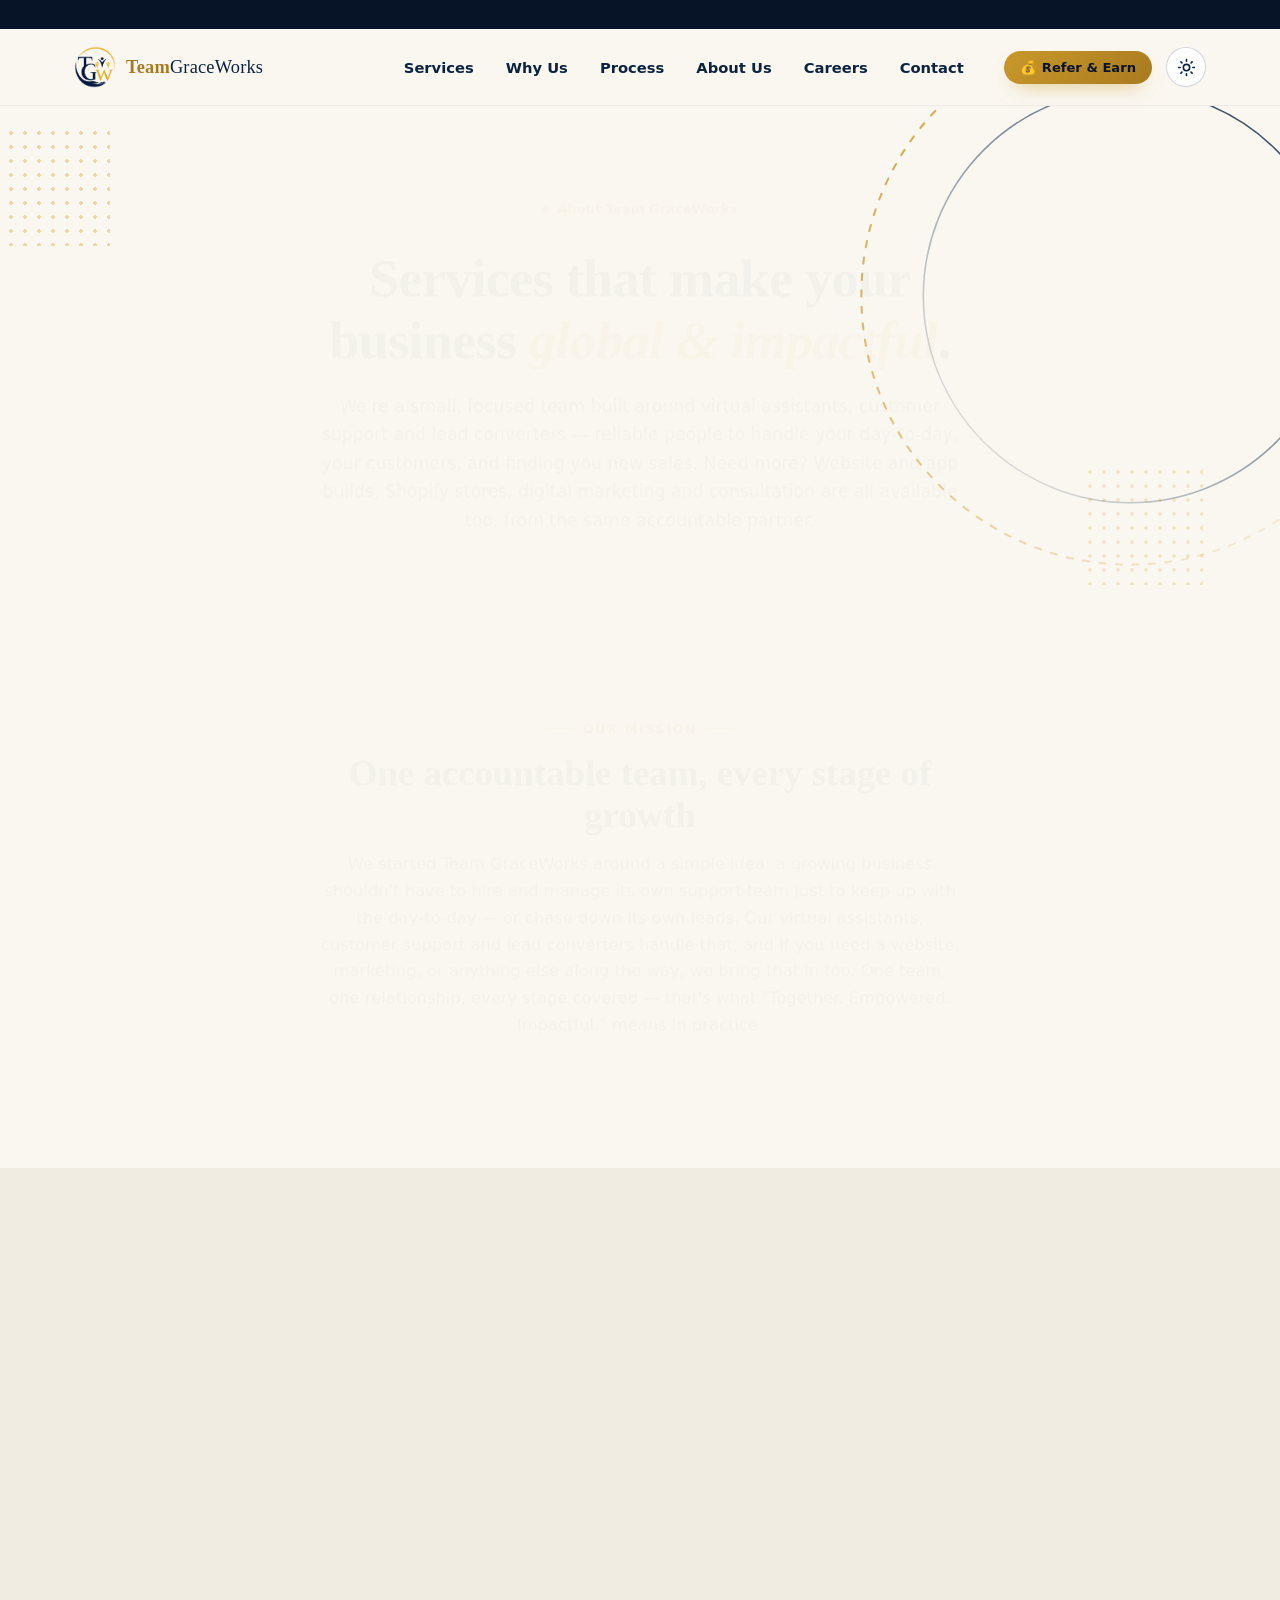
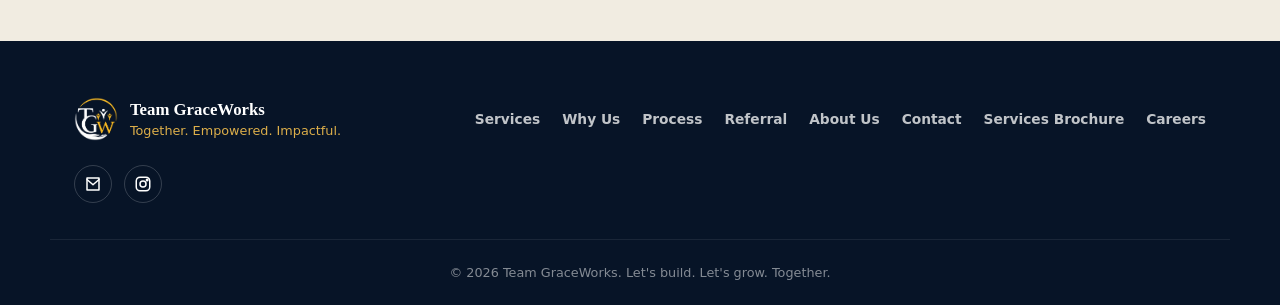
==== about.html @ fa4913ff "Rename Business Development to Lead Converters; fix pricing framing Per feedback: the hero copy prev" ====
<!doctype html>
<html lang="en">
<head>
<meta charset="UTF-8">
<meta name="viewport" content="width=device-width, initial-scale=1.0">

<meta http-equiv="Content-Security-Policy" content="default-src 'self'; script-src 'self'; style-src 'self' https://fonts.googleapis.com; font-src 'self' https://fonts.gstatic.com; img-src 'self' data:; object-src 'none'; base-uri 'self'; upgrade-insecure-requests">
<meta name="referrer" content="strict-origin-when-cross-origin">

<script src="theme-init.js"></script>
<title>About Us — Team GraceWorks</title>
<meta name="description" content="Team GraceWorks provides dependable virtual assistants, customer support and lead converters for growing businesses — plus website & app development, Shopify builds, digital marketing and consultation whenever you need them.">

<meta property="og:type" content="website">
<meta property="og:title" content="About Us — Team GraceWorks">
<meta property="og:description" content="Together. Empowered. Impactful. Meet the one-stop growth partner behind Team GraceWorks.">
<meta property="og:image" content="assets/og-image.jpg">

<meta name="theme-color" content="#faf7f0" media="(prefers-color-scheme: light)">
<meta name="theme-color" content="#0d1a2c" media="(prefers-color-scheme: dark)">

<link rel="icon" type="image/png" sizes="32x32" href="assets/favicon-32.png">
<link rel="icon" type="image/png" sizes="192x192" href="assets/favicon-192.png">
<link rel="apple-touch-icon" href="assets/favicon-192.png">

<link rel="preconnect" href="https://fonts.googleapis.com">
<link rel="preconnect" href="https://fonts.gstatic.com" crossorigin>
<link href="https://fonts.googleapis.com/css2?family=Manrope:wght@400;500;600;700;800&family=Fraunces:ital,opsz,wght@0,9..144,500;0,9..144,600;1,9..144,500&display=swap" rel="stylesheet">

<link rel="stylesheet" href="styles.css">
</head>
<body>

<div class="topbar" id="topbar">
  <div class="topbar__track">
    <span class="topbar__item">💰&nbsp; Refer a friend and earn a commission — our Referral Program is live</span>
    <span class="topbar__dot">•</span>
    <span class="topbar__item">One stop for the growth of your business</span>
    <span class="topbar__dot">•</span>
    <span class="topbar__item">Together. Empowered. Impactful.</span>
    <span class="topbar__dot">•</span>
    <span class="topbar__item">💰&nbsp; Refer a friend and earn a commission — our Referral Program is live</span>
    <span class="topbar__dot">•</span>
    <span class="topbar__item">One stop for the growth of your business</span>
    <span class="topbar__dot">•</span>
    <span class="topbar__item">Together. Empowered. Impactful.</span>
  </div>
</div>

<header class="site-header" id="siteHeader">
  <div class="wrap header__inner">
    <a href="index.html" class="brand">
      <img src="assets/logo-mark.png" alt="Team GraceWorks logo" class="brand__mark brand__mark--for-light">
      <img src="assets/logo-mark-light.png" alt="Team GraceWorks logo" class="brand__mark brand__mark--for-dark">
      <span class="brand__text">
        <strong>Team</strong>GraceWorks
      </span>
    </a>

    <div class="header__right">
      <nav class="nav" id="siteNav">
        <a href="index.html#referral" class="refer-badge refer-badge--nav" aria-label="Refer a friend and earn a commission">💰 Refer &amp; Earn a Commission</a>
        <a href="index.html#services">Services</a>
        <a href="index.html#why">Why Us</a>
        <a href="index.html#process">Process</a>
        <a href="about.html" aria-current="page">About Us</a>
        <a href="careers.html">Careers</a>
        <a href="index.html#contact">Contact</a>
      </nav>

      <div class="header__actions">
        <a href="index.html#referral" class="refer-badge" aria-label="Refer a friend and earn a commission">💰 <span>Refer &amp; Earn</span></a>
        <button class="theme-toggle" id="themeToggle" aria-label="Toggle dark mode" aria-pressed="false">
          <svg class="theme-toggle__icon theme-toggle__icon--sun" viewBox="0 0 24 24"><circle cx="12" cy="12" r="4"/><path d="M12 2v2M12 20v2M4.9 4.9l1.4 1.4M17.7 17.7l1.4 1.4M2 12h2M20 12h2M4.9 19.1l1.4-1.4M17.7 6.3l1.4-1.4"/></svg>
          <svg class="theme-toggle__icon theme-toggle__icon--moon" viewBox="0 0 24 24"><path d="M21 12.8A9 9 0 1 1 11.2 3 7 7 0 0 0 21 12.8z"/></svg>
        </button>
        <button class="nav-toggle" id="navToggle" aria-label="Toggle menu" aria-expanded="false">
          <span></span><span></span><span></span>
        </button>
      </div>
    </div>
  </div>
</header>

<main id="top">

  <!-- ABOUT HERO -->
  <section class="hero about-hero">
    <div class="hero__field" aria-hidden="true">
      <div class="dotgrid dotgrid--tl"></div>
      <div class="dotgrid dotgrid--br"></div>
      <svg class="hero__arc" viewBox="0 0 600 600" aria-hidden="true">
        <circle cx="300" cy="300" r="260" fill="none" stroke="url(#arcGradAbout)" stroke-width="2" stroke-dasharray="6 10" />
        <circle cx="300" cy="300" r="200" fill="none" stroke="url(#arcGrad2About)" stroke-width="1.5" />
        <defs>
          <linearGradient id="arcGradAbout" x1="0" y1="0" x2="1" y2="1">
            <stop offset="0%" stop-color="#c9982b"/>
            <stop offset="100%" stop-color="#c9982b" stop-opacity="0"/>
          </linearGradient>
          <linearGradient id="arcGrad2About" x1="1" y1="0" x2="0" y2="1">
            <stop offset="0%" class="arc-navy-stop" stop-color="#0c2340"/>
            <stop offset="100%" stop-color="#0c2340" stop-opacity="0"/>
          </linearGradient>
        </defs>
      </svg>
    </div>

    <div class="wrap about-hero__inner reveal">
      <span class="eyebrow"><span class="eyebrow__dot"></span>About Team GraceWorks</span>
      <h1>Services that make your business <span class="highlight">global &amp; impactful</span>.</h1>
      <p class="hero__lede">We're a small, focused team built around virtual assistants, customer support and lead converters — reliable people to handle your day‑to‑day, your customers, and finding you new sales. Need more? Website and app builds, Shopify stores, digital marketing and consultation are all available too, from the same accountable partner.</p>
    </div>
  </section>

  <!-- MISSION + PILLARS -->
  <section id="mission" class="section">
    <div class="wrap">
      <div class="section__head reveal">
        <span class="kicker"><i></i>Our Mission<i></i></span>
        <h2>One accountable team, every stage of growth</h2>
        <p>We started Team GraceWorks around a simple idea: a growing business shouldn't have to hire and manage its own support team just to keep up with the day‑to‑day — or chase down its own leads. Our virtual assistants, customer support and lead converters handle that, and if you need a website, marketing, or anything else along the way, we bring that in too. One team, one relationship, every stage covered — that's what "Together. Empowered. Impactful." means in practice.</p>
      </div>
    </div>
  </section>

  <!-- CLOSING CTA -->
  <section class="section section--tint">
    <div class="wrap section__head reveal">
      <span class="kicker"><i></i>Ready When You Are<i></i></span>
      <h2>See what we offer, or just say hello</h2>
      <p>The full service list, our process and the referral program all live on the home page — or reach out directly and we'll take it from there.</p>
      <div class="about-cta">
        <a href="index.html#services" class="btn btn--primary">Explore Services</a>
        <a href="index.html#contact" class="btn btn--outline">Get in Touch</a>
      </div>
    </div>
  </section>

</main>

<footer class="footer">
  <div class="wrap footer__inner">
    <div class="footer__brand">
      <img src="assets/logo-mark-light.png" alt="Team GraceWorks logo" class="brand__mark">
      <div>
        <strong>Team GraceWorks</strong>
        <span>Together. Empowered. Impactful.</span>
      </div>
    </div>

    <nav class="footer__links">
      <a href="index.html#services">Services</a>
      <a href="index.html#why">Why Us</a>
      <a href="index.html#process">Process</a>
      <a href="index.html#referral">Referral</a>
      <a href="about.html">About Us</a>
      <a href="index.html#contact">Contact</a>
      <a href="brochure.html">Services Brochure</a>
      <a href="careers.html">Careers</a>
    </nav>

    <div class="footer__social">
      <a href="mailto:project.graceworks@gmail.com" aria-label="Email Team GraceWorks">
        <svg viewBox="0 0 24 24"><path d="M4 4h16v16H4z"/><path d="M4 6l8 7 8-7"/></svg>
      </a>
      <a href="https://www.instagram.com/teamgraceworks_?utm_source=qr" target="_blank" rel="noopener noreferrer" aria-label="Team GraceWorks on Instagram">
        <svg viewBox="0 0 24 24"><rect x="3" y="3" width="18" height="18" rx="5"/><circle cx="12" cy="12" r="4"/><circle cx="17.5" cy="6.5" r="1"/></svg>
      </a>
    </div>
  </div>
  <div class="wrap footer__bottom">
    <p>&copy; <span id="year"></span> Team GraceWorks. Let's build. Let's grow. Together.</p>
  </div>
</footer>

<a href="#top" class="to-top" id="toTop" aria-label="Back to top">
  <svg viewBox="0 0 24 24"><path d="M12 19V5"/><path d="M5 12l7-7 7 7"/></svg>
</a>

<script src="script.js"></script>
</body>
</html>
---- styles.css ----
/* ---------- Design tokens ---------- */
:root{
  /* fixed brand colors — same in both themes, used for deliberately-navy blocks */
  --navy-950:#071427;
  --navy-900:#0c2340;
  --navy-800:#153a63;
  --navy-700:#1f4a7a;
  --gold-600:#a97a1f;
  --gold-500:#c9982b;
  --gold-400:#dcae4a;
  --gold-100:#f6e9cd;
  --white:#ffffff;

  --font-display:"Fraunces", Georgia, serif;
  --font-body:"Manrope", system-ui, -apple-system, "Segoe UI", sans-serif;

  --radius-lg:24px;
  --radius-md:16px;
  --radius-sm:10px;

  --container:1180px;

  /* theme tokens — light (default) */
  --bg:#faf7f0;
  --bg-tint:#f1ece1;
  --surface:#ffffff;
  --heading:#0c2340;
  --text:#152238;
  --text-soft:#4a5670;
  --border:rgba(12,35,64,.06);
  --border-strong:rgba(12,35,64,.18);
  --header-bg:rgba(250,247,240,.75);
  --header-bg-solid:rgba(250,247,240,.94);
  --btn-outline-bg:rgba(255,255,255,.4);
  --shadow-soft:0 10px 30px -12px rgba(12,35,64,0.18);
  --shadow-lift:0 20px 45px -15px rgba(12,35,64,0.28);

  color-scheme:light;
}

:root[data-theme="dark"]{
  --bg:#0d1a2c;
  --bg-tint:#122540;
  --surface:#172a44;
  --heading:#f4f6fa;
  --text:#eef1f6;
  --text-soft:#a9b3c7;
  --border:rgba(255,255,255,.08);
  --border-strong:rgba(255,255,255,.16);
  --header-bg:rgba(11,21,38,.7);
  --header-bg-solid:rgba(11,21,38,.92);
  --btn-outline-bg:rgba(255,255,255,.05);
  --shadow-soft:0 10px 30px -12px rgba(0,0,0,0.5);
  --shadow-lift:0 20px 45px -15px rgba(0,0,0,0.6);

  color-scheme:dark;
}

*,*::before,*::after{ box-sizing:border-box; }
html{ scroll-behavior:smooth; }
body{
  margin:0;
  font-family:var(--font-body);
  color:var(--text);
  background:var(--bg);
  -webkit-font-smoothing:antialiased;
  overflow-x:hidden;
  transition:background .3s ease, color .3s ease;
}
img{ max-width:100%; display:block; }
a{ color:inherit; text-decoration:none; }
h1,h2,h3{ font-family:var(--font-display); color:var(--heading); margin:0; line-height:1.15; }
p{ margin:0; color:var(--text-soft); line-height:1.65; }
ul{ list-style:none; margin:0; padding:0; }
button{ font-family:inherit; cursor:pointer; }
svg{ fill:none; stroke:currentColor; stroke-width:2; stroke-linecap:round; stroke-linejoin:round; }

.wrap{
  max-width:var(--container);
  margin:0 auto;
  padding:0 24px;
}

/* ---------- Reveal animation ---------- */
.reveal{
  opacity:0;
  transform:translateY(24px);
  transition:opacity .7s ease, transform .7s ease;
}
.reveal.is-visible{
  opacity:1;
  transform:translateY(0);
}

/* ---------- Top marquee bar ---------- */
.topbar{
  background:var(--navy-950);
  color:var(--gold-100);
  font-size:.78rem;
  font-weight:600;
  letter-spacing:.02em;
  overflow:hidden;
  white-space:nowrap;
  padding:7px 0;
}
.topbar__track{
  display:inline-flex;
  gap:14px;
  align-items:center;
  animation:marquee 26s linear infinite;
  padding-left:100%;
}
.topbar__dot{ color:var(--gold-500); }
@keyframes marquee{
  to{ transform:translateX(-100%); }
}
@media (prefers-reduced-motion: reduce){
  .topbar__track{ animation:none; padding-left:0; }
}

/* ---------- Header ---------- */
.site-header{
  position:sticky;
  top:0;
  z-index:100;
  background:var(--header-bg);
  backdrop-filter:blur(10px);
  border-bottom:1px solid var(--border);
  transition:box-shadow .3s ease, background .3s ease, border-color .3s ease;
}
.site-header.is-scrolled{
  background:var(--header-bg-solid);
  box-shadow:var(--shadow-soft);
}
.header__inner{
  display:flex;
  align-items:center;
  justify-content:space-between;
  height:76px;
}
.brand{ display:flex; align-items:center; gap:10px; }
.brand__mark{ height:42px; width:auto; }
.brand__mark--for-dark{ display:none; }
:root[data-theme="dark"] .brand__mark--for-light{ display:none; }
:root[data-theme="dark"] .brand__mark--for-dark{ display:block; }
.brand__text{
  font-family:var(--font-display);
  font-size:1.15rem;
  color:var(--heading);
  letter-spacing:.01em;
}
.brand__text strong{ color:var(--gold-600); }

.header__right{ display:flex; align-items:center; gap:40px; }

.nav{ display:flex; align-items:center; gap:32px; }
.nav a{
  font-size:.92rem;
  font-weight:600;
  color:var(--heading);
  position:relative;
  padding:4px 0;
}
.nav a::after{
  content:"";
  position:absolute; left:0; right:0; bottom:-2px;
  height:2px; background:var(--gold-500);
  transform:scaleX(0); transform-origin:left;
  transition:transform .25s ease;
}
.nav a:hover::after{ transform:scaleX(1); }

.header__actions{ display:flex; align-items:center; gap:14px; }

.refer-badge{
  display:inline-flex;
  align-items:center;
  gap:6px;
  font-size:.82rem;
  font-weight:800;
  color:var(--navy-950);
  background:linear-gradient(135deg, var(--gold-500), var(--gold-600));
  padding:9px 16px;
  border-radius:999px;
  white-space:nowrap;
  box-shadow:0 10px 20px -10px rgba(201,152,43,.65);
  animation:refer-pulse 2.6s ease-in-out infinite;
  transition:transform .25s ease, box-shadow .25s ease;
}
.refer-badge:hover{
  transform:translateY(-2px);
  box-shadow:0 14px 26px -10px rgba(201,152,43,.75);
  animation-play-state:paused;
}
@keyframes refer-pulse{
  0%,100%{ box-shadow:0 10px 20px -10px rgba(201,152,43,.65); }
  50%{ box-shadow:0 10px 24px -8px rgba(201,152,43,.9); }
}
@media (prefers-reduced-motion: reduce){
  .refer-badge{ animation:none; }
}

.refer-badge--nav{ display:none; }

.theme-toggle{
  flex:none;
  width:40px; height:40px;
  border-radius:50%;
  display:flex; align-items:center; justify-content:center;
  border:1.5px solid var(--border-strong);
  background:var(--surface);
  color:var(--heading);
  padding:0;
  transition:transform .25s ease, border-color .25s ease, color .25s ease;
}
.theme-toggle:hover{ transform:translateY(-2px) rotate(8deg); border-color:var(--gold-500); color:var(--gold-500); }
.theme-toggle svg{ width:19px; height:19px; stroke-width:2; }
.theme-toggle__icon--moon{ display:none; }
:root[data-theme="dark"] .theme-toggle__icon--sun{ display:none; }
:root[data-theme="dark"] .theme-toggle__icon--moon{ display:block; }

.nav-toggle{
  display:none;
  flex-direction:column;
  align-items:center;
  justify-content:center;
  gap:4px;
  width:40px; height:40px;
  border-radius:50%;
  border:1.5px solid var(--border-strong);
  background:var(--surface);
  padding:0;
  transition:border-color .25s ease, transform .2s ease;
}
.nav-toggle:hover{ border-color:var(--gold-500); transform:translateY(-2px); }
.nav-toggle span{
  height:2px; width:16px; background:var(--heading); border-radius:2px;
  transition:transform .25s ease, opacity .25s ease, background .25s ease;
}
.nav-toggle.is-open span:nth-child(1){ transform:translateY(7px) rotate(45deg); }
.nav-toggle.is-open span:nth-child(2){ opacity:0; }
.nav-toggle.is-open span:nth-child(3){ transform:translateY(-7px) rotate(-45deg); }

/* ---------- Buttons ---------- */
.btn{
  display:inline-flex;
  align-items:center;
  justify-content:center;
  gap:8px;
  padding:13px 26px;
  border-radius:999px;
  font-weight:700;
  font-size:.92rem;
  border:1.5px solid transparent;
  transition:transform .25s ease, box-shadow .25s ease, background .25s ease, color .25s ease;
  white-space:nowrap;
}
.btn--primary{
  background:linear-gradient(135deg, var(--gold-500), var(--gold-600));
  color:var(--navy-950);
  box-shadow:0 12px 24px -10px rgba(201,152,43,.55);
}
.btn--primary:hover{ transform:translateY(-2px); box-shadow:0 16px 30px -10px rgba(201,152,43,.65); }
.btn--outline{
  border-color:var(--border-strong);
  color:var(--heading);
  background:var(--btn-outline-bg);
}
.btn--outline:hover{ border-color:var(--heading); transform:translateY(-2px); }
.btn--ghost{
  color:var(--heading);
  padding:10px 20px;
  border:1.5px solid var(--border-strong);
}
.btn--ghost:hover{ background:var(--navy-900); color:var(--white); border-color:var(--navy-900); }
.btn--full{ width:100%; }

/* ---------- Hero ---------- */
.hero{
  position:relative;
  padding:76px 0 88px;
  overflow:hidden;
}
.hero__field{ position:absolute; inset:0; z-index:0; pointer-events:none; }
.hero__arc{
  position:absolute;
  top:-120px; right:-160px;
  width:620px; height:620px;
  opacity:.9;
}
.dotgrid{
  position:absolute;
  width:120px; height:120px;
  background-image:radial-gradient(var(--gold-500) 2px, transparent 2px);
  background-size:14px 14px;
  opacity:.35;
}
.dotgrid--tl{ top:20px; left:-10px; }
.dotgrid--br{ bottom:10px; right:6%; opacity:.2; }
.dotgrid--onDark{ opacity:.5; }

:root[data-theme="dark"] .arc-navy-stop{ stop-color:#4d729f; }

/* About page hero (single-column, no chart mockup) */
.about-hero{ padding:64px 0 84px; }
.about-hero__inner{
  position:relative; z-index:1;
  max-width:760px;
  margin:0 auto;
  text-align:center;
  display:flex;
  flex-direction:column;
  align-items:center;
}
.about-hero__inner h1{
  font-size:clamp(2rem, 4vw, 3rem);
  font-weight:600;
  letter-spacing:-.01em;
  margin-top:4px;
}
.about-hero__inner .hero__lede{ margin-top:20px; max-width:60ch; }

.about-cta{ display:flex; justify-content:center; gap:16px; flex-wrap:wrap; margin-top:32px; }

/* ---------- Vacancy cards (Careers page) ---------- */
.vacancy-grid{
  display:grid;
  grid-template-columns:1fr;
  max-width:820px;
  margin:0 auto;
  gap:24px;
}
.vacancy-card{
  display:flex;
  flex-direction:column;
  background:var(--surface);
  border:1px solid var(--border);
  border-radius:var(--radius-md);
  padding:28px 26px;
  box-shadow:var(--shadow-soft);
  transition:transform .3s ease, box-shadow .3s ease, border-color .3s ease;
}
.vacancy-card:hover{
  transform:translateY(-6px);
  box-shadow:var(--shadow-lift);
  border-color:rgba(201,152,43,.35);
}
.vacancy-card__head{
  display:flex; align-items:flex-start; justify-content:space-between; gap:12px;
  margin-bottom:10px;
}
.vacancy-card__head h3{ font-size:1.15rem; font-weight:600; }
.vacancy-card__badge{
  flex:none;
  font-size:.7rem; font-weight:800; text-transform:uppercase; letter-spacing:.05em;
  color:var(--gold-600);
  background:rgba(201,152,43,.12);
  border:1px solid rgba(201,152,43,.3);
  padding:4px 10px;
  border-radius:999px;
  white-space:nowrap;
  margin-top:2px;
}
.vacancy-card p{ font-size:.94rem; margin-bottom:16px; }
.vacancy-card__list{ display:grid; gap:8px; margin-bottom:22px; }
.vacancy-card__list li{
  display:flex; align-items:flex-start; gap:8px;
  font-size:.88rem; color:var(--text-soft);
}
.vacancy-card__list li svg{
  width:16px; height:16px; flex:none; margin-top:2px;
  color:var(--white);
  background:var(--gold-500);
  border-radius:50%;
  padding:2px;
  stroke-width:3;
}
.vacancy-card > .btn{ margin-top:auto; align-self:flex-start; }

.vacancy-card__form{
  display:grid;
  gap:14px;
  margin-top:18px;
  padding-top:18px;
  border-top:1px solid var(--border);
}
.vacancy-card__form[hidden]{ display:none; }

.hero__inner{
  position:relative; z-index:1;
  display:grid;
  grid-template-columns:1.05fr .95fr;
  gap:56px;
  align-items:center;
}

.eyebrow{
  display:inline-flex;
  align-items:center;
  gap:8px;
  font-size:.82rem;
  font-weight:700;
  color:var(--gold-600);
  background:var(--gold-100);
  border-radius:999px;
  padding:8px 16px;
  margin-bottom:20px;
}
.eyebrow__dot{ width:7px; height:7px; border-radius:50%; background:var(--gold-500); display:inline-block; }
:root[data-theme="dark"] .eyebrow{ background:rgba(201,152,43,.16); color:var(--gold-400); }

.hero h1{
  font-size:clamp(2.2rem, 4.2vw, 3.4rem);
  font-weight:600;
  letter-spacing:-.01em;
}
.highlight{ color:var(--gold-500); font-style:italic; }

.hero__lede{
  margin-top:20px;
  font-size:1.08rem;
  max-width:52ch;
}

.hero__ctas{
  display:flex; gap:16px; flex-wrap:wrap;
  margin-top:32px;
}

.hero__chips{
  margin-top:32px;
  display:flex; flex-direction:column; gap:10px;
}
.hero__chips li{
  display:flex; align-items:center; gap:10px;
  font-size:.9rem; font-weight:600; color:var(--heading);
}
.hero__chips svg{
  width:18px; height:18px; flex:none;
  color:var(--white);
  background:var(--navy-900);
  border-radius:50%;
  padding:3px;
  stroke-width:3;
}

/* Hero visual */
.hero__visual{ position:relative; }
.growth-card{
  background:var(--navy-900);
  border:1px solid rgba(255,255,255,.08);
  border-radius:var(--radius-lg);
  padding:28px 26px 22px;
  box-shadow:var(--shadow-lift);
  position:relative;
  z-index:1;
  transition:transform .4s ease, box-shadow .4s ease, border-color .4s ease;
}
.hero__visual:hover .growth-card{
  transform:translateY(-8px) scale(1.015);
  box-shadow:0 30px 60px -18px rgba(0,0,0,.5);
  border-color:rgba(201,152,43,.4);
}
.hero__visual:hover .growth-card__chart polyline:first-child{
  filter:drop-shadow(0 0 6px rgba(201,152,43,.6));
}
.growth-card__chart polyline:first-child{ transition:filter .4s ease; }
.growth-card__head{
  display:flex; align-items:center; justify-content:space-between;
  margin-bottom:18px;
}
.growth-card__label{ color:var(--white); font-weight:700; font-size:.95rem; }
.growth-card__badge{
  background:rgba(201,152,43,.18);
  color:var(--gold-400);
  font-size:.76rem; font-weight:700;
  padding:5px 10px; border-radius:999px;
}
.growth-card__chart{ width:100%; height:110px; }
.growth-card__row{
  display:flex; gap:16px; margin-top:18px;
}
.mini-stat{
  flex:1;
  background:rgba(255,255,255,.06);
  border:1px solid rgba(255,255,255,.08);
  border-radius:var(--radius-sm);
  padding:12px 14px;
}
.mini-stat span{ display:block; color:rgba(255,255,255,.55); font-size:.72rem; font-weight:600; text-transform:uppercase; letter-spacing:.04em; margin-bottom:4px; }
.mini-stat strong{ color:var(--white); font-size:.88rem; }

.float-badge{
  position:absolute;
  z-index:2;
  background:var(--surface);
  border:1px solid var(--border);
  border-radius:999px;
  padding:10px 16px;
  font-size:.82rem;
  font-weight:700;
  color:var(--heading);
  box-shadow:var(--shadow-soft);
  animation:float 5s ease-in-out infinite;
  transition:box-shadow .3s ease, border-color .3s ease;
}
.float-badge--1{ top:-18px; left:-18px; animation-delay:.2s; }
.float-badge--2{ bottom:-16px; right:-6px; animation-delay:1.1s; }
.hero__visual:hover .float-badge{
  border-color:rgba(201,152,43,.5);
  box-shadow:var(--shadow-lift);
}
@keyframes float{
  0%,100%{ transform:translateY(0); }
  50%{ transform:translateY(-10px); }
}

/* ---------- Banner ---------- */
.banner{
  background:var(--navy-900);
  padding:22px 0;
}
.banner__inner{
  display:flex; align-items:center; justify-content:center; gap:16px;
  color:var(--white);
  text-align:center;
  flex-wrap:wrap;
}
.banner__inner strong{ color:var(--gold-400); }
.banner__inner p{ color:var(--white); font-size:1.05rem; font-weight:600; margin:0; }
.banner__star{ width:22px; height:22px; color:var(--gold-400); fill:var(--gold-400); }
.banner__arrow{ width:24px; height:24px; color:var(--gold-400); stroke-width:2.4; }

/* ---------- Section shells ---------- */
.section{ padding:96px 0; position:relative; }
.section--tint{ background:var(--bg-tint); }
.section--dark{
  background:var(--navy-950);
  color:var(--white);
  overflow:hidden;
  position:relative;
}

.section__head{
  max-width:640px;
  margin:0 auto 56px;
  text-align:center;
}
.kicker{
  display:inline-flex; align-items:center; gap:10px;
  font-size:.8rem; font-weight:800; letter-spacing:.12em; text-transform:uppercase;
  color:var(--gold-600);
  margin-bottom:16px;
}
.kicker i{ width:26px; height:1px; background:var(--gold-500); display:inline-block; }
.kicker--onDark{ color:var(--gold-400); }
.kicker--onDark i{ background:var(--gold-400); }

.section__head h2{ font-size:clamp(1.7rem, 3vw, 2.3rem); font-weight:600; margin-bottom:14px; }
.section__head p{ font-size:1.02rem; }

.section__subhead{
  max-width:640px;
  margin:64px auto 40px;
  text-align:center;
}
.section__subhead h3{ font-size:1.3rem; font-weight:600; margin-bottom:8px; }
.section__subhead p{ font-size:.96rem; }

/* ---------- Services ---------- */
.services-grid{
  display:flex;
  flex-wrap:wrap;
  justify-content:center;
  gap:24px;
}
.service-card{
  flex:0 1 350px;
  max-width:360px;
  background:var(--surface);
  border:1px solid var(--border);
  border-radius:var(--radius-md);
  padding:32px 26px;
  box-shadow:var(--shadow-soft);
  transition:transform .3s ease, box-shadow .3s ease, border-color .3s ease;
  position:relative;
  overflow:hidden;
}
.service-card::before{
  content:"";
  position:absolute; top:0; left:0; right:0; height:3px;
  background:linear-gradient(90deg, var(--gold-500), var(--navy-800));
  transform:scaleX(0); transform-origin:left;
  transition:transform .35s ease;
}
.service-card:hover{
  transform:translateY(-6px);
  box-shadow:var(--shadow-lift);
  border-color:rgba(201,152,43,.35);
}
.service-card:hover::before{ transform:scaleX(1); }

.service-card__icon{
  width:52px; height:52px;
  border-radius:14px;
  background:var(--navy-900);
  border:1px solid rgba(255,255,255,.08);
  color:var(--gold-400);
  display:flex; align-items:center; justify-content:center;
  margin-bottom:20px;
}
.service-card__icon svg{ width:26px; height:26px; }
.service-card__icon--shopify{ background:var(--gold-500); color:var(--navy-950); }

.service-card h3{ font-size:1.12rem; font-weight:600; margin-bottom:10px; }
.service-card p{ font-size:.94rem; }

.service-card--featured{
  border-color:rgba(201,152,43,.35);
}
.service-card--featured::before{ transform:scaleX(1); }
.service-card__badge{
  display:inline-block;
  font-size:.7rem;
  font-weight:800;
  letter-spacing:.06em;
  text-transform:uppercase;
  color:var(--navy-950);
  background:var(--gold-500);
  padding:4px 10px;
  border-radius:999px;
  margin-bottom:16px;
}
.service-card__badge--spacer{ visibility:hidden; }

/* ---------- Service detail (brochure page) ---------- */
.service-detail{
  display:grid;
  grid-template-columns:96px 1fr;
  gap:32px;
  max-width:760px;
  margin:0 auto;
}
.service-detail__icon{
  width:88px; height:88px;
  border-radius:18px;
  background:var(--navy-900);
  border:1px solid rgba(255,255,255,.08);
  color:var(--gold-400);
  display:flex; align-items:center; justify-content:center;
}
.service-detail__icon svg{ width:40px; height:40px; }
.service-detail__icon--shopify{ background:var(--gold-500); color:var(--navy-950); }
.service-detail__body h2{ font-size:1.5rem; font-weight:600; margin-bottom:12px; }
.service-detail__body > p{ margin-bottom:20px; font-size:1.02rem; }
.service-detail__list{ display:grid; gap:12px; }
.service-detail__list li{
  display:flex; align-items:flex-start; gap:10px;
  font-size:.95rem; color:var(--text-soft);
}
.service-detail__list li svg{
  width:18px; height:18px; flex:none; margin-top:3px;
  color:var(--white);
  background:var(--gold-500);
  border-radius:50%;
  padding:2px;
  stroke-width:3;
}

/* ---------- Pillars ---------- */
.pillars{
  display:grid;
  grid-template-columns:repeat(3, 1fr);
  gap:28px;
}
.pillar{
  background:var(--surface);
  border-radius:var(--radius-md);
  padding:34px 28px;
  box-shadow:var(--shadow-soft);
  border-top:3px solid var(--gold-500);
}
.pillar__num{
  font-family:var(--font-display);
  font-size:2rem;
  color:var(--gold-100);
  -webkit-text-stroke:1.5px var(--gold-500);
  color:transparent;
  display:block;
  margin-bottom:8px;
}
.pillar h3{ font-size:1.2rem; font-weight:600; margin-bottom:10px; }
.pillar p{ font-size:.94rem; }

/* ---------- Process ---------- */
.process{
  position:relative;
  display:grid;
  grid-template-columns:repeat(4, 1fr);
  gap:24px;
}
.process__line{
  position:absolute;
  top:24px; left:6%; right:6%;
  height:1px;
  background:repeating-linear-gradient(90deg, var(--gold-500) 0 8px, transparent 8px 16px);
  z-index:0;
}
.process__step{
  position:relative; z-index:1;
  text-align:center;
  padding:0 8px;
}
.process__index{
  display:flex; align-items:center; justify-content:center;
  width:48px; height:48px;
  margin:0 auto 18px;
  border-radius:50%;
  background:var(--navy-900);
  color:var(--gold-400);
  font-family:var(--font-display);
  font-weight:600;
  font-size:1.1rem;
  box-shadow:0 0 0 6px var(--bg);
}
.process__step h3{ font-size:1.05rem; font-weight:600; margin-bottom:8px; }
.process__step p{ font-size:.88rem; }

/* ---------- Referral ---------- */
.referral{
  display:flex;
  align-items:center;
  gap:48px;
  position:relative; z-index:1;
}
.referral__icon{
  flex:none;
  width:120px; height:120px;
  border-radius:50%;
  background:rgba(201,152,43,.12);
  border:1.5px dashed var(--gold-500);
  display:flex; align-items:center; justify-content:center;
  color:var(--gold-400);
}
.referral__icon svg{ width:52px; height:52px; }
.referral__copy h2{ color:var(--white); font-size:clamp(1.6rem, 3vw, 2.1rem); font-weight:600; margin-bottom:14px; }
.referral__copy p{ color:rgba(255,255,255,.72); max-width:56ch; margin-bottom:26px; font-size:1rem; }

/* ---------- Contact ---------- */
.contact{
  display:grid;
  grid-template-columns:.9fr 1.1fr;
  gap:56px;
  align-items:start;
}
.contact__intro .kicker{ margin-bottom:16px; }
.contact__intro h2{ font-size:clamp(1.6rem, 3vw, 2.1rem); font-weight:600; margin-bottom:14px; }
.contact__intro p{ margin-bottom:28px; }

.contact__links{ display:flex; flex-direction:column; gap:14px; }
.contact__link{
  display:inline-flex; align-items:center; gap:12px;
  font-weight:700; color:var(--heading);
  padding:14px 18px;
  background:var(--surface);
  border:1px solid var(--border);
  border-radius:var(--radius-sm);
  box-shadow:var(--shadow-soft);
  width:fit-content;
  transition:transform .25s ease;
}
.contact__link:hover{ transform:translateX(4px); }
.contact__link svg{ width:20px; height:20px; color:var(--gold-500); }

.contact__form{
  background:var(--surface);
  border:1px solid var(--border);
  border-radius:var(--radius-lg);
  padding:36px;
  box-shadow:var(--shadow-lift);
  display:grid;
  gap:18px;
}
.field{ display:grid; gap:6px; }
.field label{ font-size:.82rem; font-weight:700; color:var(--heading); }
.field input, .field select, .field textarea{
  font-family:inherit;
  font-size:.95rem;
  padding:12px 14px;
  border-radius:var(--radius-sm);
  border:1.5px solid var(--border-strong);
  background:var(--bg);
  color:var(--text);
  resize:vertical;
  transition:border-color .2s ease, box-shadow .2s ease, background .2s ease;
}
.field input:focus, .field select:focus, .field textarea:focus{
  outline:none;
  border-color:var(--gold-500);
  box-shadow:0 0 0 3px rgba(201,152,43,.18);
}
.form-note{ font-size:.78rem; text-align:center; color:var(--text-soft); }

/* ---------- Footer ---------- */
.footer{ background:var(--navy-950); color:rgba(255,255,255,.8); padding-top:56px; }
.footer__inner{
  display:flex; align-items:center; justify-content:space-between; gap:24px;
  flex-wrap:wrap;
  padding-bottom:36px;
  border-bottom:1px solid rgba(255,255,255,.08);
}
.footer__brand{ display:flex; align-items:center; gap:12px; }
.footer__brand .brand__mark{ height:44px; filter:brightness(1.1); }
.footer__brand strong{ display:block; color:var(--white); font-family:var(--font-display); font-size:1.05rem; }
.footer__brand span{ font-size:.8rem; color:var(--gold-400); }

.footer__links{ display:flex; gap:22px; flex-wrap:wrap; }
.footer__links a{ font-size:.86rem; font-weight:600; color:rgba(255,255,255,.75); }
.footer__links a:hover{ color:var(--gold-400); }

.footer__social{ display:flex; gap:12px; }
.footer__social a{
  width:38px; height:38px; border-radius:50%;
  border:1px solid rgba(255,255,255,.18);
  display:flex; align-items:center; justify-content:center;
  color:var(--white);
  transition:background .25s ease, border-color .25s ease;
}
.footer__social a svg{ width:18px; height:18px; }
.footer__social a:hover{ background:var(--gold-500); border-color:var(--gold-500); color:var(--navy-950); }

.footer__bottom{ padding:22px 0; }
.footer__bottom p{ font-size:.8rem; color:rgba(255,255,255,.5); text-align:center; }

/* ---------- Back to top ---------- */
.to-top{
  position:fixed; right:22px; bottom:22px;
  width:46px; height:46px; border-radius:50%;
  background:var(--navy-900); color:var(--gold-400);
  display:flex; align-items:center; justify-content:center;
  box-shadow:var(--shadow-lift);
  opacity:0; pointer-events:none;
  transform:translateY(10px);
  transition:opacity .3s ease, transform .3s ease;
  z-index:90;
}
.to-top.is-visible{ opacity:1; pointer-events:auto; transform:translateY(0); }
.to-top svg{ width:20px; height:20px; }

/* ---------- Responsive ---------- */
@media (max-width: 980px){
  .hero__inner{ grid-template-columns:1fr; }
  .hero__visual{ order:-1; max-width:440px; margin:0 auto; }
  .pillars{ grid-template-columns:1fr; }
  .process{ grid-template-columns:repeat(2, 1fr); row-gap:40px; }
  .process__line{ display:none; }
  .contact{ grid-template-columns:1fr; }
  .referral{ flex-direction:column; text-align:center; }
  .referral__copy p{ margin-left:auto; margin-right:auto; }
  .service-detail{ grid-template-columns:1fr; text-align:center; justify-items:center; }
  .service-detail__list{ text-align:left; max-width:420px; }
}

@media (max-width: 760px){
  .nav{
    position:fixed; inset:76px 0 auto 0;
    background:var(--bg);
    flex-direction:column;
    align-items:flex-start;
    gap:0;
    padding:8px 24px 20px;
    box-shadow:var(--shadow-lift);
    transform:translateY(-8px);
    opacity:0;
    pointer-events:none;
    transition:opacity .25s ease, transform .25s ease;
  }
  .nav.is-open{ opacity:1; transform:translateY(0); pointer-events:auto; }
  .nav a{ width:100%; padding:14px 0; border-bottom:1px solid var(--border); }
  .nav-toggle{ display:flex; }
  .process{ grid-template-columns:1fr; }
  .nav a.refer-badge--nav{
    display:flex;
    justify-content:center;
    width:100%;
    padding:13px 16px;
    border-bottom:none;
    margin-bottom:6px;
  }
}

@media (max-width: 520px){
  .hero{ padding:52px 0 64px; }
  .section{ padding:64px 0; }
  .referral__icon{ width:88px; height:88px; }
  .contact__form{ padding:26px; }
  .header__actions{ gap:8px; }
  .refer-badge span{ display:none; }
  .header__actions > .refer-badge{ padding:9px; }
  .theme-toggle, .nav-toggle{ width:36px; height:36px; }
}

@media (max-width: 400px){
  .brand__text{ display:none; }
}
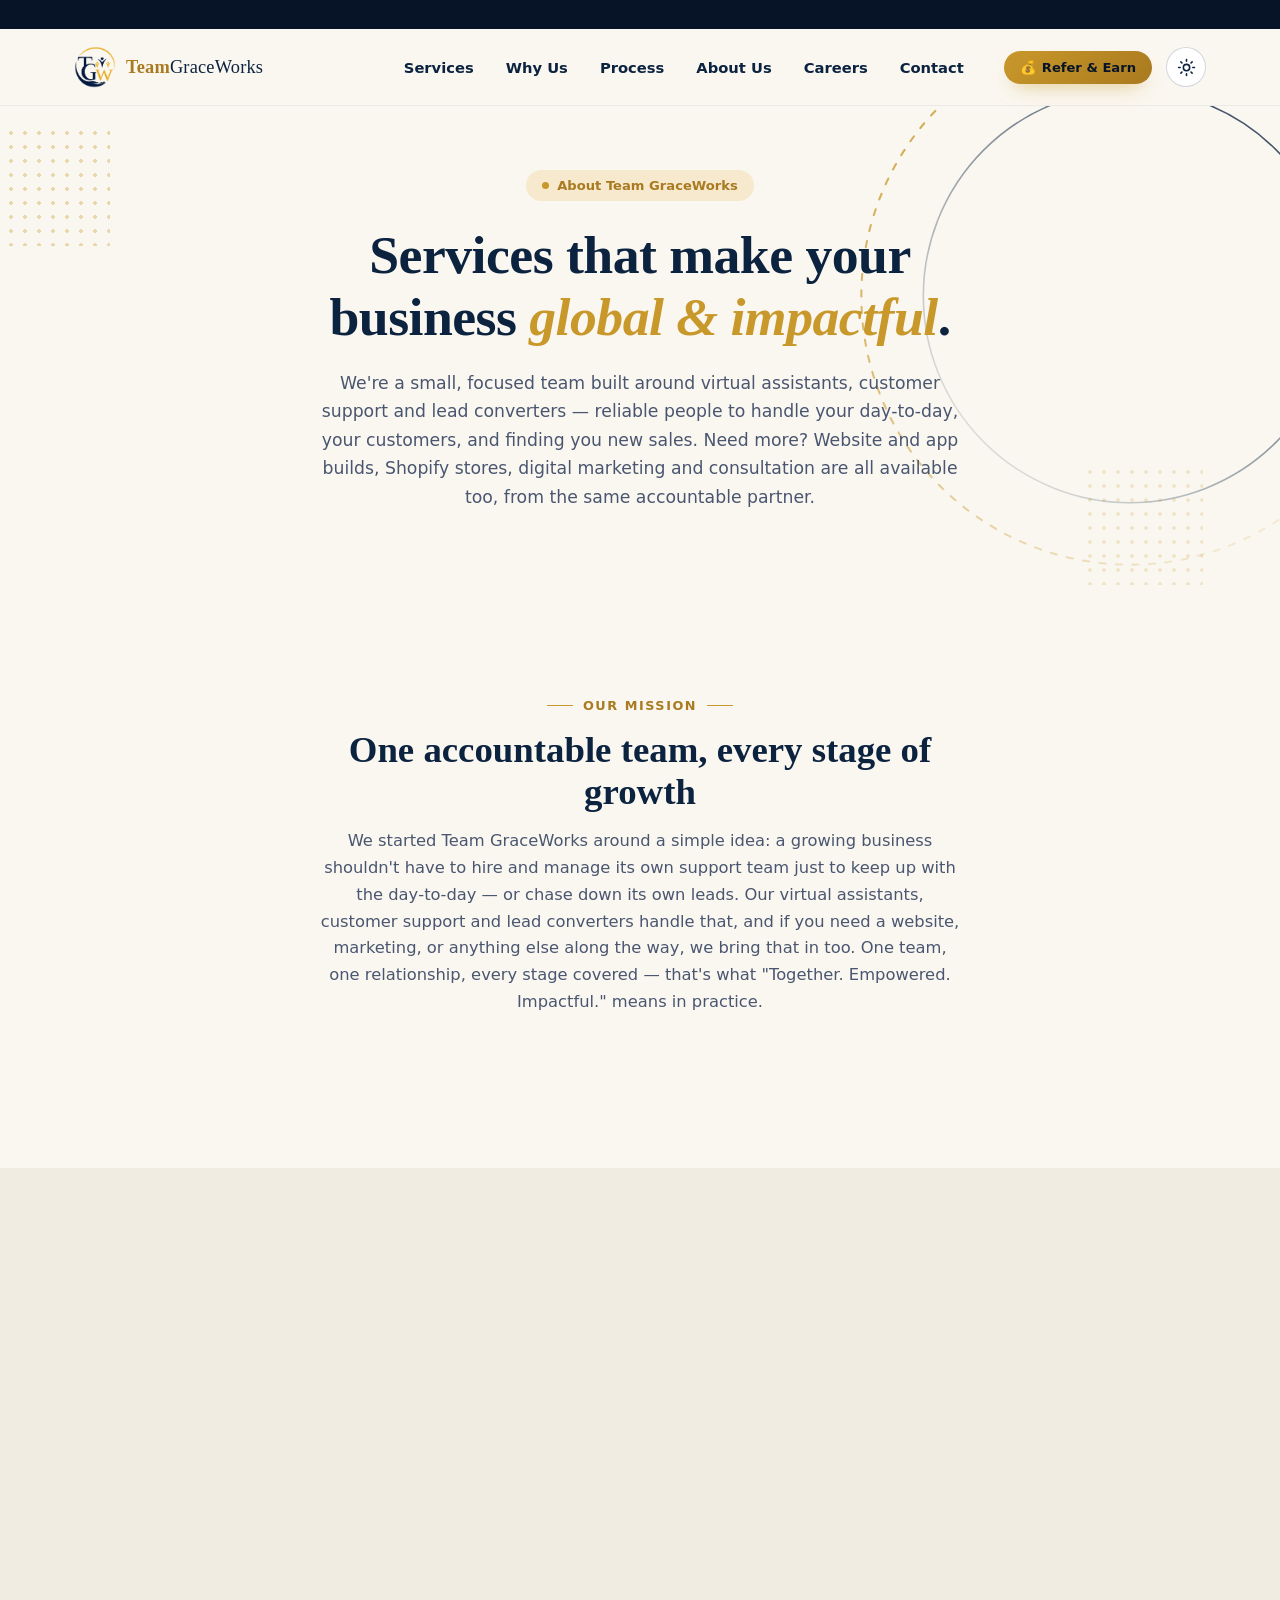
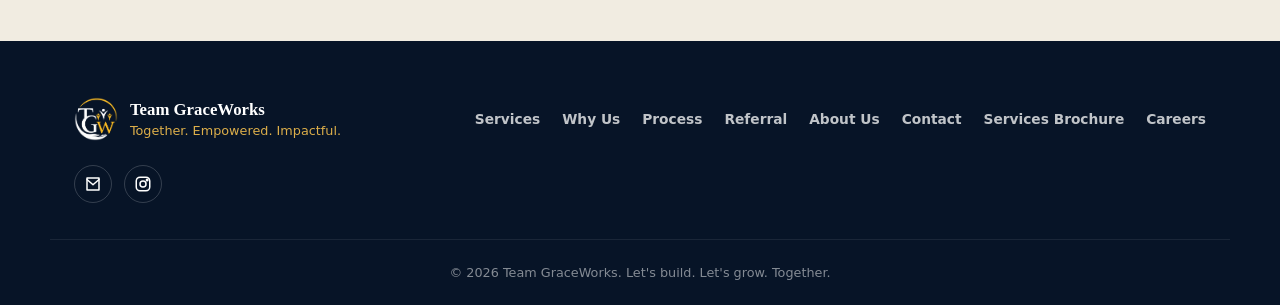
==== commit 34afde0c: "Cache-bust styles.css so browsers pick up the new review styles Co-Authored-By: Claude Sonnet 5.5 <n" ====
--- a/about.html
+++ b/about.html
@@ -27,7 +27,7 @@
 <link rel="preconnect" href="https://fonts.gstatic.com" crossorigin>
 <link href="https://fonts.googleapis.com/css2?family=Manrope:wght@400;500;600;700;800&family=Fraunces:ital,opsz,wght@0,9..144,500;0,9..144,600;1,9..144,500&display=swap" rel="stylesheet">
 
-<link rel="stylesheet" href="styles.css">
+<link rel="stylesheet" href="styles.css?v=20261010">
 </head>
 <body>
 
--- a/styles.css
+++ b/styles.css
@@ -478,10 +478,10 @@
 }
 .growth-card__chart{ width:100%; height:110px; }
 .growth-card__row{
-  display:flex; gap:16px; margin-top:18px;
+  display:flex; flex-wrap:wrap; gap:12px; margin-top:18px;
 }
 .mini-stat{
-  flex:1;
+  flex:1 1 130px;
   background:rgba(255,255,255,.06);
   border:1px solid rgba(255,255,255,.08);
   border-radius:var(--radius-sm);
@@ -506,6 +506,7 @@
 }
 .float-badge--1{ top:-18px; left:-18px; animation-delay:.2s; }
 .float-badge--2{ bottom:-16px; right:-6px; animation-delay:1.1s; }
+.float-badge--3{ top:-14px; right:-16px; animation-delay:.65s; }
 .hero__visual:hover .float-badge{
   border-color:rgba(201,152,43,.5);
   box-shadow:var(--shadow-lift);
@@ -691,6 +692,52 @@
 }
 .pillar h3{ font-size:1.2rem; font-weight:600; margin-bottom:10px; }
 .pillar p{ font-size:.94rem; }
+
+/* ---------- Client review ---------- */
+.review{
+  position:relative;
+  max-width:820px;
+  margin:0 auto;
+  background:var(--surface);
+  border-radius:var(--radius-lg);
+  padding:44px 52px 40px;
+  box-shadow:var(--shadow-soft);
+  border-top:3px solid var(--gold-500);
+}
+.review__mark{
+  display:block;
+  height:40px;
+  margin-bottom:10px;
+  font-family:var(--font-display);
+  font-size:6rem;
+  line-height:.8;
+  color:var(--gold-500);
+}
+.review__quote{ margin:0; }
+.review__quote p{
+  font-family:var(--font-display);
+  font-size:1.4rem;
+  line-height:1.55;
+  color:var(--heading);
+}
+.review__by{
+  display:flex; align-items:center; gap:18px;
+  margin-top:28px;
+}
+.review__rule{
+  flex:none;
+  width:48px; height:3px;
+  background:var(--gold-500);
+  border-radius:2px;
+}
+.review__who strong{ display:block; font-weight:800; color:var(--heading); }
+.review__who a{
+  font-size:.92rem;
+  color:var(--text-soft);
+  text-decoration:none;
+  transition:color .2s ease;
+}
+.review__who a:hover{ color:var(--gold-600); text-decoration:underline; }
 
 /* ---------- Process ---------- */
 .process{
@@ -879,6 +926,8 @@
   .nav a{ width:100%; padding:14px 0; border-bottom:1px solid var(--border); }
   .nav-toggle{ display:flex; }
   .process{ grid-template-columns:1fr; }
+  .review{ padding:34px 26px 30px; }
+  .review__quote p{ font-size:1.15rem; }
   .nav a.refer-badge--nav{
     display:flex;
     justify-content:center;
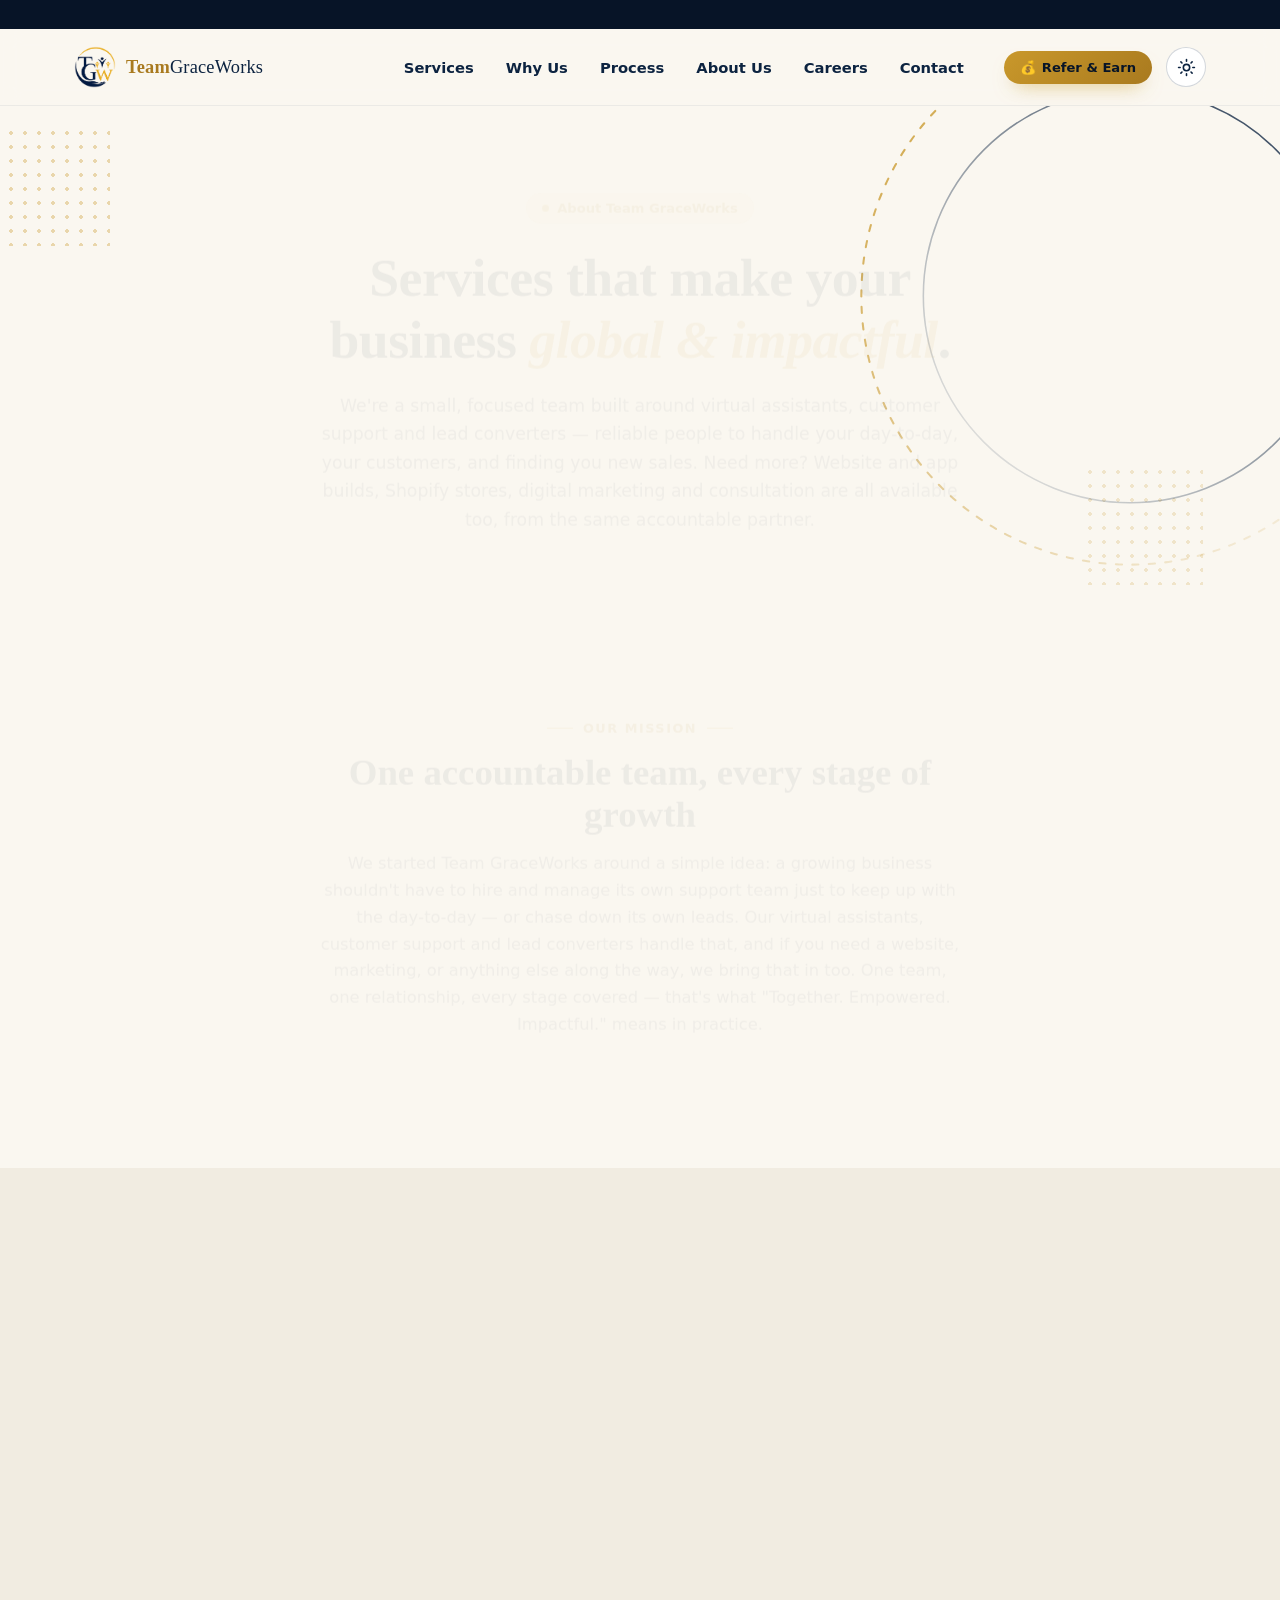
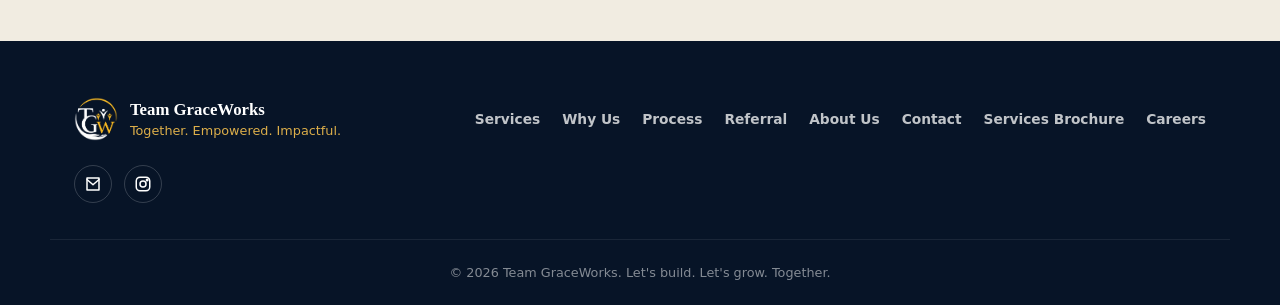
==== commit d01a6148: "Add THENEXTYOU Salon client review to home page Co-Authored-By: Claude Opus 5.5 <noreply@anthropic.c" ====
--- a/about.html
+++ b/about.html
@@ -27,7 +27,7 @@
 <link rel="preconnect" href="https://fonts.gstatic.com" crossorigin>
 <link href="https://fonts.googleapis.com/css2?family=Manrope:wght@400;500;600;700;800&family=Fraunces:ital,opsz,wght@0,9..144,500;0,9..144,600;1,9..144,500&display=swap" rel="stylesheet">
 
-<link rel="stylesheet" href="styles.css?v=20261010">
+<link rel="stylesheet" href="styles.css?v=20261030">
 </head>
 <body>
 
--- a/styles.css
+++ b/styles.css
@@ -39,19 +39,24 @@
 }
 
 :root[data-theme="dark"]{
-  --bg:#0d1a2c;
-  --bg-tint:#122540;
-  --surface:#172a44;
+  --bg:#0a1528;
+  --bg-tint:#0e1d36;
+  --surface:#13243f;
   --heading:#f4f6fa;
   --text:#eef1f6;
-  --text-soft:#a9b3c7;
-  --border:rgba(255,255,255,.08);
-  --border-strong:rgba(255,255,255,.16);
-  --header-bg:rgba(11,21,38,.7);
-  --header-bg-solid:rgba(11,21,38,.92);
-  --btn-outline-bg:rgba(255,255,255,.05);
-  --shadow-soft:0 10px 30px -12px rgba(0,0,0,0.5);
-  --shadow-lift:0 20px 45px -15px rgba(0,0,0,0.6);
+  --text-soft:#b0bbd0;
+  --border:rgba(150,180,230,.12);
+  --border-strong:rgba(150,180,230,.22);
+  --header-bg:rgba(8,17,32,.68);
+  --header-bg-solid:rgba(8,17,32,.92);
+  --btn-outline-bg:rgba(255,255,255,.04);
+  --shadow-soft:0 14px 34px -16px rgba(0,0,0,.7), inset 0 1px 0 rgba(255,255,255,.04);
+  --shadow-lift:0 26px 54px -20px rgba(0,0,0,.8), inset 0 1px 0 rgba(255,255,255,.05);
+
+  /* dark-only helpers used by the "Dark mode polish" block at the end of this file */
+  --card-fill:linear-gradient(180deg, rgba(110,160,240,.085), rgba(110,160,240,0) 60%), #13243f;
+  --gold-glow:rgba(220,174,74,.38);
+  scrollbar-color:#2c4d7e #0a1528;
 
   color-scheme:dark;
 }
@@ -704,6 +709,7 @@
   box-shadow:var(--shadow-soft);
   border-top:3px solid var(--gold-500);
 }
+.review + .review{ margin-top:28px; }
 .review__mark{
   display:block;
   height:40px;
@@ -952,3 +958,168 @@
 @media (max-width: 400px){
   .brand__text{ display:none; }
 }
+
+/* =====================================================================
+   Dark mode polish — "midnight & gold"
+   Every rule is scoped to [data-theme="dark"]; the light theme is untouched.
+   Hover states are restated here because these selectors out-rank the
+   original :hover rules.
+   ===================================================================== */
+:root[data-theme="dark"] ::selection{ background:rgba(220,174,74,.38); color:#fff; }
+
+/* ambient depth: soft gold + blue glows instead of flat navy */
+:root[data-theme="dark"] body{
+  background:
+    radial-gradient(1100px 620px at 100% 0%, rgba(201,152,43,.07), transparent 65%),
+    radial-gradient(900px 700px at 0% 18%, rgba(38,86,150,.20), transparent 65%),
+    var(--bg);
+}
+:root[data-theme="dark"] .hero{
+  background:
+    radial-gradient(560px 440px at 76% 48%, rgba(201,152,43,.15), transparent 70%),
+    radial-gradient(760px 380px at 8% 0%, rgba(44,98,170,.30), transparent 65%);
+}
+:root[data-theme="dark"] .about-hero{
+  background:
+    radial-gradient(640px 240px at 50% 42%, rgba(201,152,43,.12), transparent 70%),
+    radial-gradient(760px 300px at 8% 0%, rgba(44,98,170,.28), transparent 65%);
+}
+:root[data-theme="dark"] .section--tint{
+  background:linear-gradient(180deg, rgba(38,82,140,.20), rgba(38,82,140,.07) 55%, rgba(38,82,140,.16));
+  border-block:1px solid rgba(150,180,230,.07);
+}
+:root[data-theme="dark"] .section--dark{
+  background:
+    radial-gradient(520px 340px at 16% 50%, rgba(201,152,43,.17), transparent 70%),
+    radial-gradient(760px 420px at 100% 100%, rgba(38,86,150,.34), transparent 70%),
+    var(--navy-950);
+  border-block:1px solid rgba(220,174,74,.14);
+}
+:root[data-theme="dark"] .banner{
+  background:linear-gradient(90deg, #0b1f3a, #143560 50%, #0b1f3a);
+  border-block:1px solid rgba(220,174,74,.2);
+}
+:root[data-theme="dark"] .topbar{ background:linear-gradient(90deg, #050d1b, #0b1f3a, #050d1b); }
+:root[data-theme="dark"] .footer{
+  background:linear-gradient(180deg, #071427 0%, #050d1b 100%);
+  border-top:1px solid rgba(220,174,74,.2);
+}
+
+/* header glass */
+:root[data-theme="dark"] .site-header{ backdrop-filter:blur(14px) saturate(150%); }
+:root[data-theme="dark"] .site-header.is-scrolled{
+  box-shadow:0 12px 30px -18px rgba(0,0,0,.8);
+  border-bottom-color:rgba(220,174,74,.18);
+}
+
+/* brighter gold accents (gold-600 is too dim on navy) */
+:root[data-theme="dark"] .brand__text strong,
+:root[data-theme="dark"] .kicker,
+:root[data-theme="dark"] .vacancy-card__badge{ color:var(--gold-400); }
+:root[data-theme="dark"] .kicker i{ background:linear-gradient(90deg, transparent, var(--gold-400)); }
+:root[data-theme="dark"] .kicker i:last-child{ background:linear-gradient(90deg, var(--gold-400), transparent); }
+:root[data-theme="dark"] .highlight{ color:var(--gold-400); text-shadow:0 0 32px rgba(201,152,43,.35); }
+:root[data-theme="dark"] .review__who a:hover{ color:var(--gold-400); }
+
+/* buttons */
+:root[data-theme="dark"] .btn--primary{ box-shadow:0 14px 32px -12px rgba(201,152,43,.7), inset 0 1px 0 rgba(255,255,255,.28); }
+:root[data-theme="dark"] .btn--primary:hover{ box-shadow:0 18px 38px -12px rgba(201,152,43,.85), inset 0 1px 0 rgba(255,255,255,.35); }
+:root[data-theme="dark"] .btn--outline{ border-color:rgba(220,174,74,.4); }
+:root[data-theme="dark"] .btn--outline:hover{ border-color:var(--gold-400); background:rgba(220,174,74,.08); }
+:root[data-theme="dark"] .btn--ghost{ border-color:rgba(220,174,74,.35); }
+:root[data-theme="dark"] .btn--ghost:hover{ background:rgba(220,174,74,.1); border-color:var(--gold-400); color:var(--gold-400); }
+:root[data-theme="dark"] .hero__chips svg{
+  background:rgba(220,174,74,.2);
+  color:var(--gold-400);
+}
+
+/* cards: lit from above, hairline cool border, gold glow on hover */
+:root[data-theme="dark"] :is(.service-card, .pillar, .review, .vacancy-card, .contact__form, .contact__link){
+  background:var(--card-fill);
+  border:1px solid rgba(150,180,230,.14);
+}
+:root[data-theme="dark"] :is(.pillar, .review){
+  background:
+    linear-gradient(90deg, transparent, var(--gold-400) 50%, transparent) top center / 70% 2px no-repeat,
+    var(--card-fill);
+}
+:root[data-theme="dark"] .service-card--featured{
+  border-color:rgba(220,174,74,.45);
+  box-shadow:var(--shadow-soft), 0 0 40px -18px var(--gold-glow);
+}
+:root[data-theme="dark"] .service-card::before{ background:linear-gradient(90deg, var(--gold-500), var(--gold-400)); }
+:root[data-theme="dark"] .service-card:hover,
+:root[data-theme="dark"] .vacancy-card:hover{
+  border-color:rgba(220,174,74,.5);
+  box-shadow:var(--shadow-lift), 0 0 44px -14px var(--gold-glow);
+}
+:root[data-theme="dark"] .contact__link:hover{ border-color:rgba(220,174,74,.45); }
+:root[data-theme="dark"] .review__mark{ color:var(--gold-400); text-shadow:0 0 26px var(--gold-glow); }
+
+/* icon tiles: warm gold glass instead of flat navy */
+:root[data-theme="dark"] :is(.service-card__icon, .service-detail__icon):not(.service-card__icon--shopify):not(.service-detail__icon--shopify){
+  background:linear-gradient(145deg, #1d3f70, #0f2848);
+  border:1px solid rgba(220,174,74,.42);
+  color:var(--gold-400);
+  box-shadow:0 0 24px -8px var(--gold-glow);
+}
+:root[data-theme="dark"] :is(.service-card__icon--shopify, .service-detail__icon--shopify){
+  box-shadow:0 0 28px -6px var(--gold-glow);
+}
+
+/* hero mockup */
+:root[data-theme="dark"] .growth-card{
+  background:linear-gradient(160deg, #173360 0%, #0d2547 52%, #0a1d38 100%);
+  border-color:rgba(220,174,74,.28);
+  box-shadow:0 34px 70px -24px rgba(0,0,0,.75), 0 0 70px -24px var(--gold-glow), inset 0 1px 0 rgba(255,255,255,.08);
+}
+:root[data-theme="dark"] .hero__visual:hover .growth-card{
+  border-color:rgba(220,174,74,.55);
+  box-shadow:0 40px 80px -24px rgba(0,0,0,.8), 0 0 90px -20px var(--gold-glow), inset 0 1px 0 rgba(255,255,255,.1);
+}
+:root[data-theme="dark"] .growth-card__chart polyline:first-child{ filter:drop-shadow(0 0 6px rgba(220,174,74,.55)); }
+:root[data-theme="dark"] .mini-stat{
+  background:linear-gradient(180deg, rgba(255,255,255,.09), rgba(255,255,255,.03));
+  border-color:rgba(255,255,255,.1);
+}
+:root[data-theme="dark"] .mini-stat span{ color:rgba(246,233,205,.62); }
+:root[data-theme="dark"] .float-badge{
+  background:rgba(17,34,60,.82);
+  backdrop-filter:blur(10px);
+  border-color:rgba(220,174,74,.32);
+  box-shadow:0 14px 30px -12px rgba(0,0,0,.7), 0 0 26px -10px var(--gold-glow);
+}
+:root[data-theme="dark"] .hero__visual:hover .float-badge{ border-color:rgba(220,174,74,.6); }
+
+/* process + referral */
+:root[data-theme="dark"] .process__index{
+  background:linear-gradient(145deg, #1d3f70, #0d2547);
+  border:1px solid rgba(220,174,74,.5);
+  box-shadow:0 0 0 6px var(--bg), 0 0 26px -4px var(--gold-glow);
+}
+:root[data-theme="dark"] .process__line{
+  background:repeating-linear-gradient(90deg, rgba(220,174,74,.7) 0 8px, transparent 8px 16px);
+}
+:root[data-theme="dark"] .referral__icon{
+  background:radial-gradient(circle at 50% 35%, rgba(220,174,74,.22), rgba(201,152,43,.06) 70%);
+  box-shadow:0 0 54px -10px var(--gold-glow);
+}
+
+/* forms */
+:root[data-theme="dark"] .field input,
+:root[data-theme="dark"] .field select,
+:root[data-theme="dark"] .field textarea{
+  background:rgba(4,11,22,.55);
+  border-color:rgba(150,180,230,.22);
+}
+:root[data-theme="dark"] .field input::placeholder,
+:root[data-theme="dark"] .field textarea::placeholder{ color:rgba(176,187,208,.5); }
+:root[data-theme="dark"] .field input:focus,
+:root[data-theme="dark"] .field select:focus,
+:root[data-theme="dark"] .field textarea:focus{
+  background:rgba(4,11,22,.7);
+  border-color:var(--gold-400);
+  box-shadow:0 0 0 3px rgba(220,174,74,.2);
+}
+
+:root[data-theme="dark"] .to-top{ border:1px solid rgba(220,174,74,.35); }
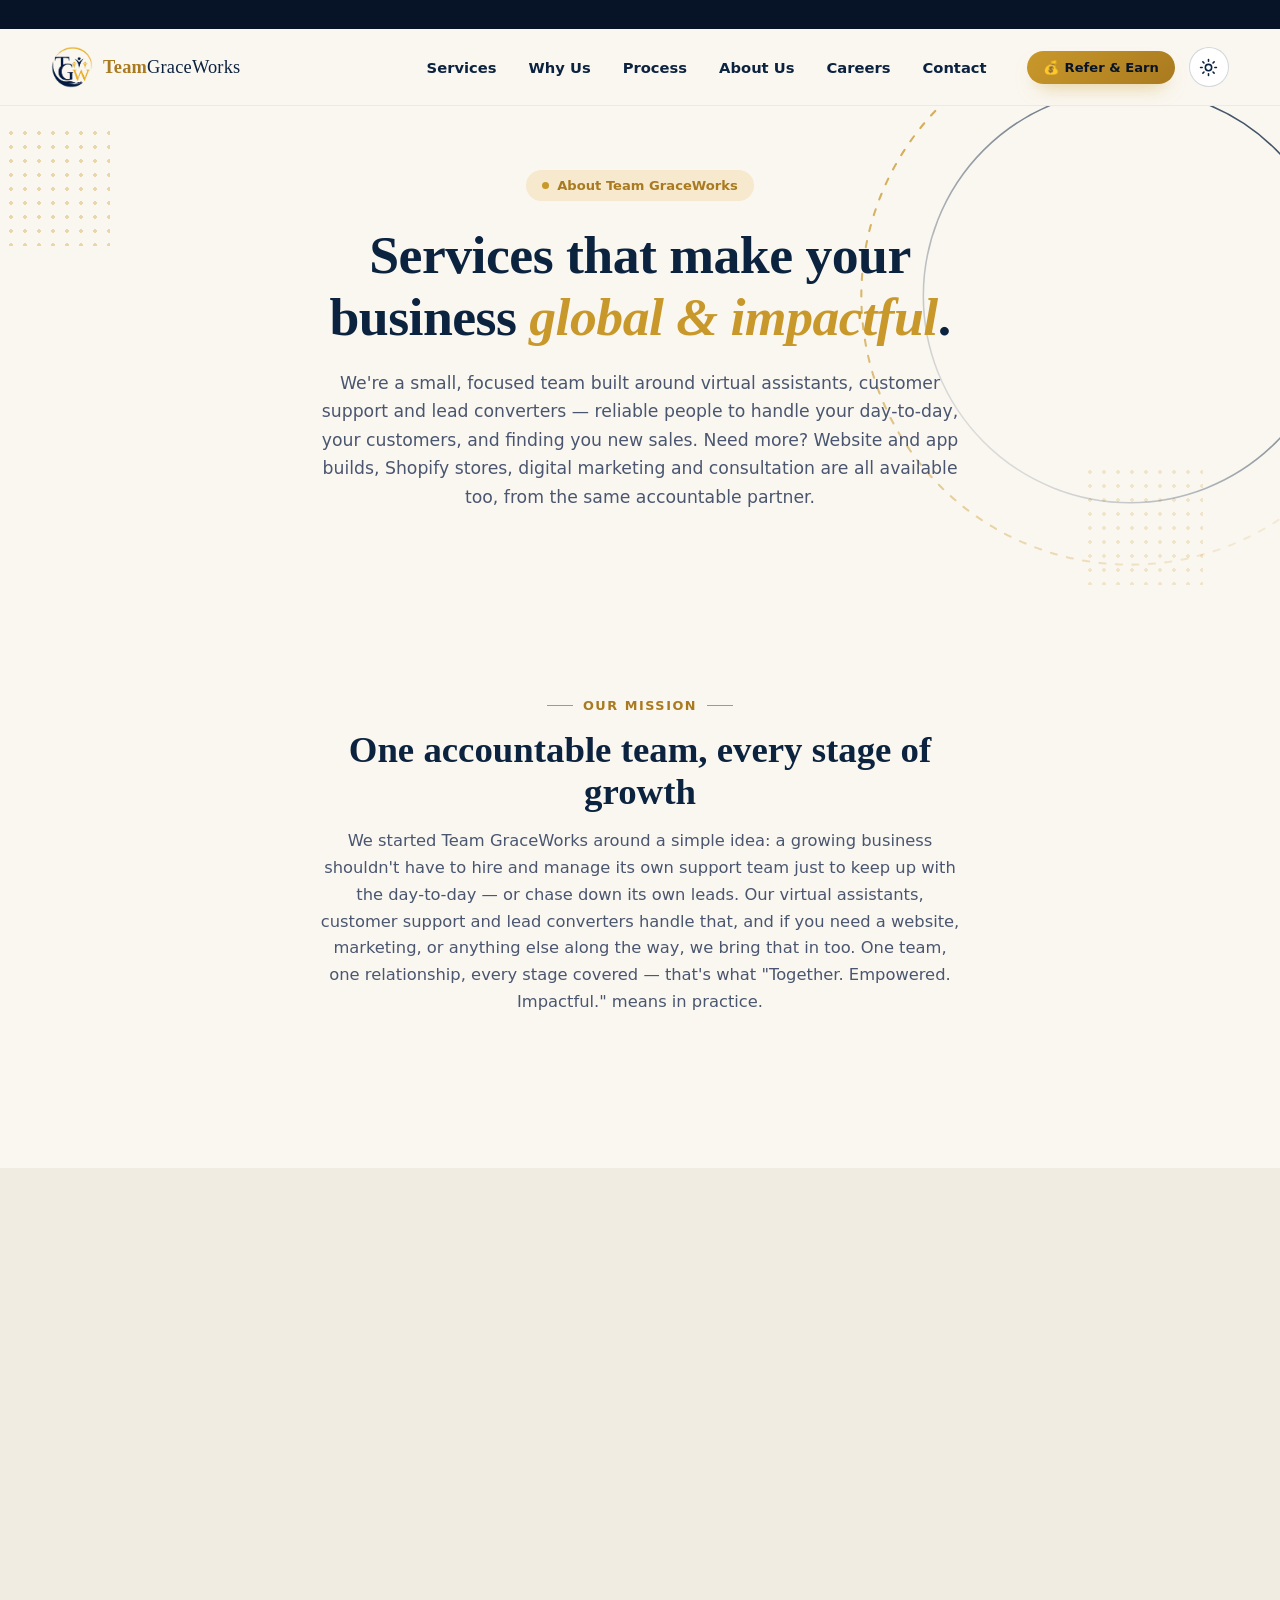
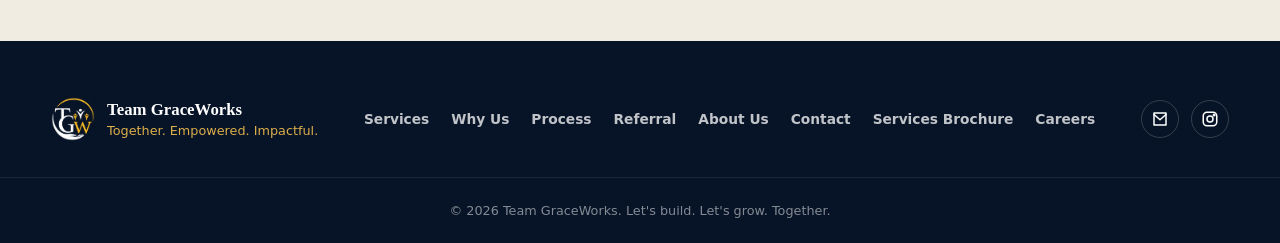
==== commit 43361c3b: "Make layout full width and redesign client reviews Remove the 1180px content limit and adjust the ho" ====
--- a/about.html
+++ b/about.html
@@ -27,7 +27,7 @@
 <link rel="preconnect" href="https://fonts.gstatic.com" crossorigin>
 <link href="https://fonts.googleapis.com/css2?family=Manrope:wght@400;500;600;700;800&family=Fraunces:ital,opsz,wght@0,9..144,500;0,9..144,600;1,9..144,500&display=swap" rel="stylesheet">
 
-<link rel="stylesheet" href="styles.css?v=20261030">
+<link rel="stylesheet" href="styles.css?v=20261030b">
 </head>
 <body>
 
--- a/styles.css
+++ b/styles.css
@@ -17,8 +17,6 @@
   --radius-lg:24px;
   --radius-md:16px;
   --radius-sm:10px;
-
-  --container:1180px;
 
   /* theme tokens — light (default) */
   --bg:#faf7f0;
@@ -62,7 +60,11 @@
 }
 
 *,*::before,*::after{ box-sizing:border-box; }
-html{ scroll-behavior:smooth; }
+html{
+  scroll-behavior:smooth;
+  /* type grows gently past 1440px so text keeps pace with the full-width layout */
+  font-size:clamp(100%, 62.5% + .4167vw, 125%);
+}
 body{
   margin:0;
   font-family:var(--font-body);
@@ -81,9 +83,8 @@
 svg{ fill:none; stroke:currentColor; stroke-width:2; stroke-linecap:round; stroke-linejoin:round; }
 
 .wrap{
-  max-width:var(--container);
   margin:0 auto;
-  padding:0 24px;
+  padding:0 clamp(24px, 4vw, 96px);
 }
 
 /* ---------- Reveal animation ---------- */
@@ -310,8 +311,9 @@
 .about-hero{ padding:64px 0 84px; }
 .about-hero__inner{
   position:relative; z-index:1;
-  max-width:760px;
+  max-width:47.5rem;
   margin:0 auto;
+  padding:0 24px;
   text-align:center;
   display:flex;
   flex-direction:column;
@@ -548,10 +550,11 @@
 }
 
 .section__head{
-  max-width:640px;
+  max-width:40rem;
   margin:0 auto 56px;
   text-align:center;
 }
+.wrap.section__head{ padding:0 24px; }
 .kicker{
   display:inline-flex; align-items:center; gap:10px;
   font-size:.8rem; font-weight:800; letter-spacing:.12em; text-transform:uppercase;
@@ -566,7 +569,7 @@
 .section__head p{ font-size:1.02rem; }
 
 .section__subhead{
-  max-width:640px;
+  max-width:40rem;
   margin:64px auto 40px;
   text-align:center;
 }
@@ -699,42 +702,53 @@
 .pillar p{ font-size:.94rem; }
 
 /* ---------- Client review ---------- */
-.review{
-  position:relative;
-  max-width:820px;
-  margin:0 auto;
+.reviews{
+  display:grid;
+  grid-template-columns:repeat(2, minmax(0, 1fr));
   background:var(--surface);
   border-radius:var(--radius-lg);
-  padding:44px 52px 40px;
   box-shadow:var(--shadow-soft);
   border-top:3px solid var(--gold-500);
 }
-.review + .review{ margin-top:28px; }
-.review__mark{
-  display:block;
-  height:40px;
-  margin-bottom:10px;
+.review{
+  display:grid;
+  grid-row:span 3;
+  grid-template-rows:subgrid;
+  margin:0;
+  padding:52px 56px 48px;
+}
+.review + .review{ border-left:1px solid var(--border-strong); }
+.review__lead{
   font-family:var(--font-display);
-  font-size:6rem;
-  line-height:.8;
-  color:var(--gold-500);
-}
-.review__quote{ margin:0; }
+  font-size:1.5rem;
+  font-weight:600;
+  line-height:1.25;
+  color:var(--heading);
+  text-indent:-.42em;
+  text-wrap:balance;
+  margin-bottom:22px;
+}
+.review__quote{ margin:0 0 36px; }
 .review__quote p{
+  max-width:68ch;
+  font-size:1rem;
+  line-height:1.75;
+  color:var(--text-soft);
+}
+.review__by{
+  display:flex; align-items:center; gap:14px;
+}
+.review__initials{
+  flex:none;
+  display:grid; place-items:center;
+  width:46px; height:46px;
+  border-radius:50%;
+  background:var(--navy-900);
+  color:var(--gold-400);
   font-family:var(--font-display);
-  font-size:1.4rem;
-  line-height:1.55;
-  color:var(--heading);
-}
-.review__by{
-  display:flex; align-items:center; gap:18px;
-  margin-top:28px;
-}
-.review__rule{
-  flex:none;
-  width:48px; height:3px;
-  background:var(--gold-500);
-  border-radius:2px;
+  font-size:.95rem;
+  font-weight:600;
+  letter-spacing:.03em;
 }
 .review__who strong{ display:block; font-weight:800; color:var(--heading); }
 .review__who a{
@@ -808,7 +822,7 @@
 }
 .contact__intro .kicker{ margin-bottom:16px; }
 .contact__intro h2{ font-size:clamp(1.6rem, 3vw, 2.1rem); font-weight:600; margin-bottom:14px; }
-.contact__intro p{ margin-bottom:28px; }
+.contact__intro p{ max-width:56ch; margin-bottom:28px; }
 
 .contact__links{ display:flex; flex-direction:column; gap:14px; }
 .contact__link{
@@ -932,8 +946,9 @@
   .nav a{ width:100%; padding:14px 0; border-bottom:1px solid var(--border); }
   .nav-toggle{ display:flex; }
   .process{ grid-template-columns:1fr; }
-  .review{ padding:34px 26px 30px; }
-  .review__quote p{ font-size:1.15rem; }
+  .reviews{ grid-template-columns:minmax(0, 1fr); }
+  .review{ padding:36px 28px 32px; }
+  .review + .review{ border-left:0; border-top:1px solid var(--border-strong); }
   .nav a.refer-badge--nav{
     display:flex;
     justify-content:center;
@@ -956,6 +971,59 @@
 }
 
 @media (max-width: 400px){
+  .brand__text{ display:none; }
+}
+
+/* ---------- Wide screens: layouts fill the full width ---------- */
+@media (min-width: 981px){
+  .hero__visual{ width:100%; max-width:40rem; justify-self:center; }
+  .referral{ justify-content:center; }
+}
+
+@media (min-width: 1100px){
+  .services-grid{ display:grid; grid-template-columns:repeat(6, minmax(0, 1fr)); }
+  .service-card{ grid-column:span 2; max-width:none; }
+  .services-grid:not(.services-grid--featured) .service-card:nth-child(4){ grid-column:2 / span 2; }
+
+  .vacancy-grid{ grid-template-columns:repeat(2, minmax(0, 1fr)); max-width:none; }
+  /* an open application form shouldn't stretch the cards beside it */
+  .vacancy-grid:has(.vacancy-card__form:not([hidden])){ align-items:start; }
+  .vacancy-card:last-child:nth-child(odd){ grid-column:1 / -1; justify-self:center; width:calc(50% - 12px); }
+
+  .service-detail{ max-width:none; }
+  .service-detail__body > p{ max-width:60ch; }
+  .service-detail__body{
+    display:grid;
+    grid-template-columns:repeat(2, minmax(0, 1fr));
+    grid-template-rows:auto auto 1fr;
+    column-gap:64px;
+    align-items:start;
+  }
+  .service-detail__body > *{ grid-column:1; }
+  .service-detail__body > .service-card__badge{ justify-self:start; }
+  .service-detail__body > .service-detail__list{ grid-column:2; grid-row:1 / span 3; }
+}
+
+@media (min-width: 1500px){
+  .services-grid:not(.services-grid--featured){ grid-template-columns:repeat(5, minmax(0, 1fr)); }
+  .services-grid:not(.services-grid--featured) .service-card,
+  .services-grid:not(.services-grid--featured) .service-card:nth-child(4){ grid-column:auto; }
+
+  .vacancy-grid{ grid-template-columns:repeat(3, minmax(0, 1fr)); }
+  .vacancy-card:last-child:nth-child(odd){ grid-column:auto; justify-self:stretch; width:auto; }
+  .vacancy-card:last-child:nth-child(3n+1){ grid-column:2; }
+}
+
+/* Tablet: fit the full nav beside the logo */
+@media (min-width: 761px) and (max-width: 960px){
+  .header__right{ gap:18px; }
+  .nav{ gap:16px; }
+  .nav a{ font-size:.86rem; }
+  .header__actions{ gap:8px; }
+  .header__actions > .refer-badge{ padding:9px; }
+  .refer-badge span{ display:none; }
+}
+@media (min-width: 761px) and (max-width: 880px){
   .brand__text{ display:none; }
 }
 
@@ -1034,11 +1102,11 @@
 }
 
 /* cards: lit from above, hairline cool border, gold glow on hover */
-:root[data-theme="dark"] :is(.service-card, .pillar, .review, .vacancy-card, .contact__form, .contact__link){
+:root[data-theme="dark"] :is(.service-card, .pillar, .reviews, .vacancy-card, .contact__form, .contact__link){
   background:var(--card-fill);
   border:1px solid rgba(150,180,230,.14);
 }
-:root[data-theme="dark"] :is(.pillar, .review){
+:root[data-theme="dark"] :is(.pillar, .reviews){
   background:
     linear-gradient(90deg, transparent, var(--gold-400) 50%, transparent) top center / 70% 2px no-repeat,
     var(--card-fill);
@@ -1054,7 +1122,7 @@
   box-shadow:var(--shadow-lift), 0 0 44px -14px var(--gold-glow);
 }
 :root[data-theme="dark"] .contact__link:hover{ border-color:rgba(220,174,74,.45); }
-:root[data-theme="dark"] .review__mark{ color:var(--gold-400); text-shadow:0 0 26px var(--gold-glow); }
+:root[data-theme="dark"] .review__initials{ background:rgba(220,174,74,.14); box-shadow:inset 0 0 0 1px rgba(220,174,74,.35); }
 
 /* icon tiles: warm gold glass instead of flat navy */
 :root[data-theme="dark"] :is(.service-card__icon, .service-detail__icon):not(.service-card__icon--shopify):not(.service-detail__icon--shopify){
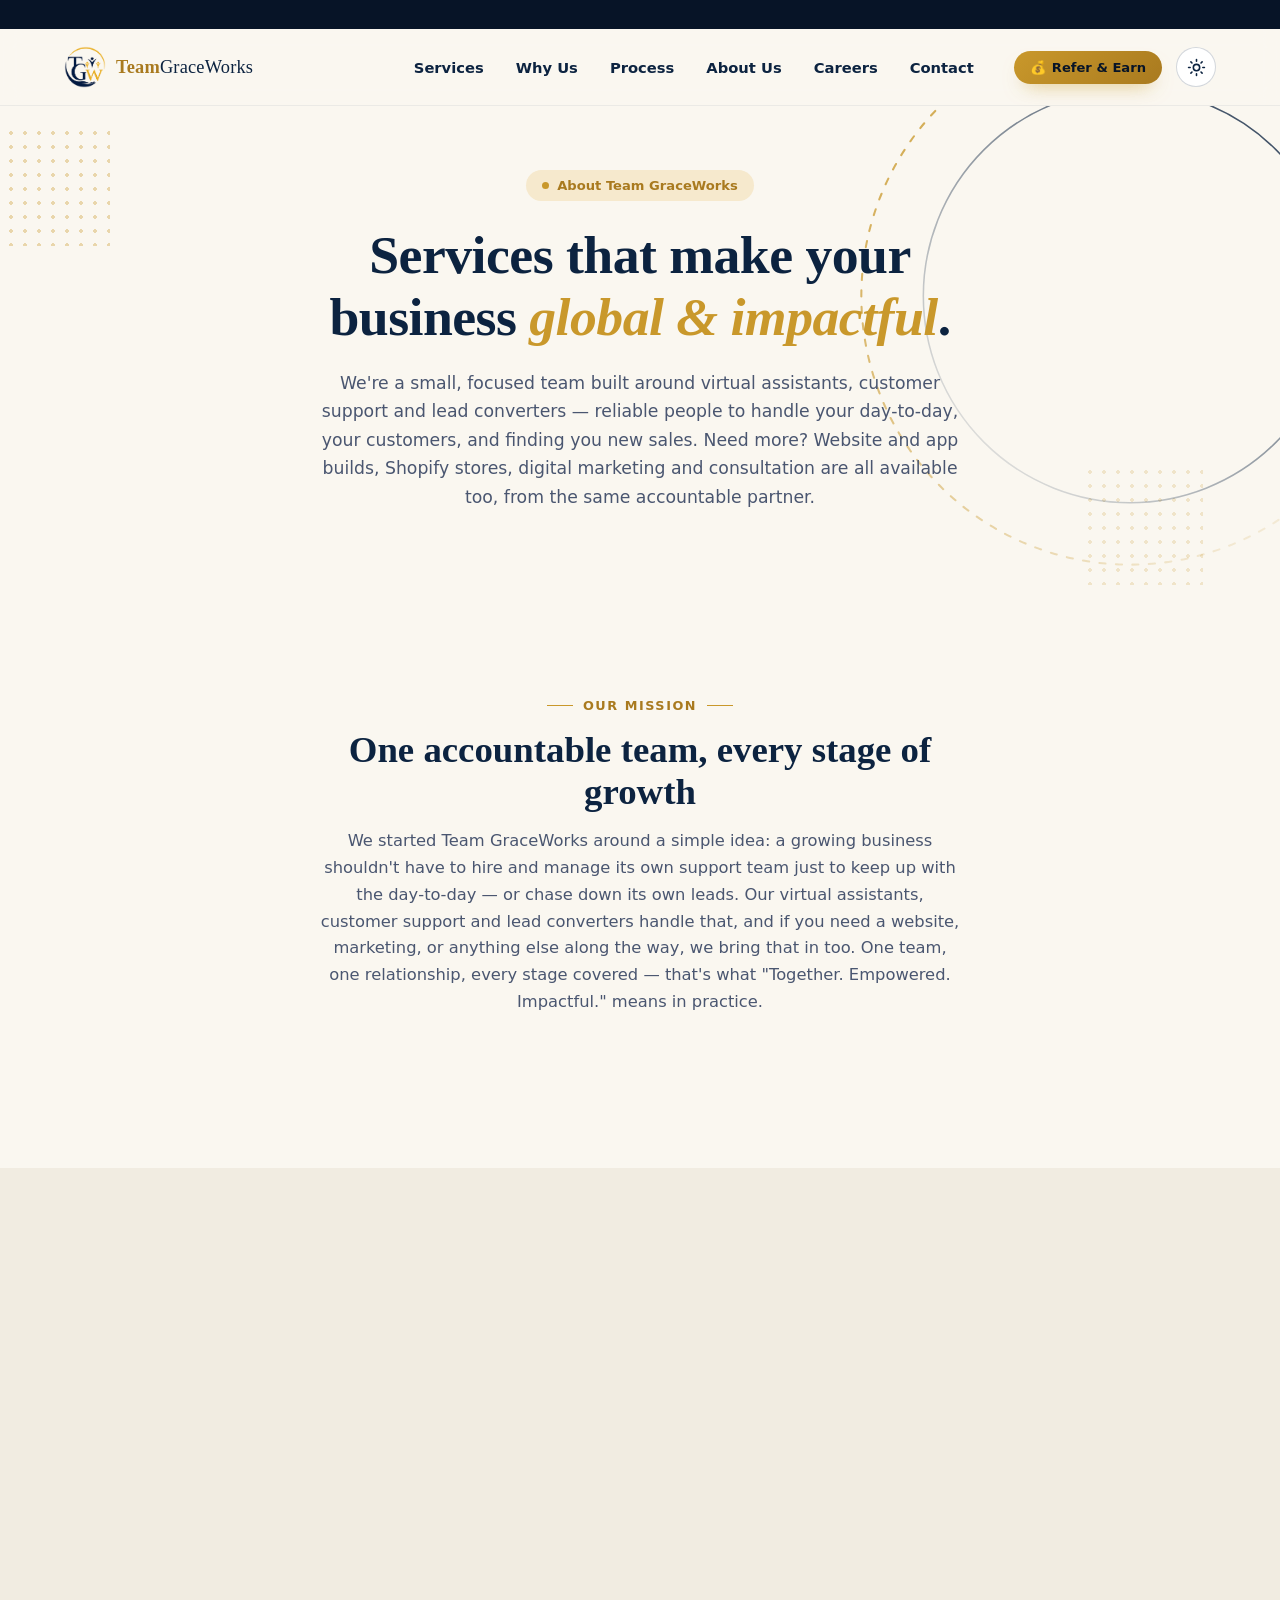
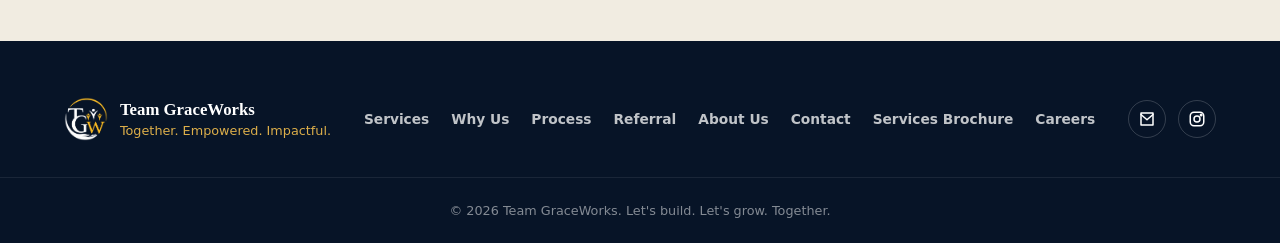
==== commit da53f3c0: "Rework full-width layout so wide screens add columns, not stretch Keep the page free of a fixed cont" ====
--- a/about.html
+++ b/about.html
@@ -27,7 +27,7 @@
 <link rel="preconnect" href="https://fonts.gstatic.com" crossorigin>
 <link href="https://fonts.googleapis.com/css2?family=Manrope:wght@400;500;600;700;800&family=Fraunces:ital,opsz,wght@0,9..144,500;0,9..144,600;1,9..144,500&display=swap" rel="stylesheet">
 
-<link rel="stylesheet" href="styles.css?v=20261030b">
+<link rel="stylesheet" href="styles.css?v=20261031b">
 </head>
 <body>
 
--- a/styles.css
+++ b/styles.css
@@ -17,6 +17,8 @@
   --radius-lg:24px;
   --radius-md:16px;
   --radius-sm:10px;
+
+  --gutter:clamp(24px, 5vw, 120px);
 
   /* theme tokens — light (default) */
   --bg:#faf7f0;
@@ -60,11 +62,7 @@
 }
 
 *,*::before,*::after{ box-sizing:border-box; }
-html{
-  scroll-behavior:smooth;
-  /* type grows gently past 1440px so text keeps pace with the full-width layout */
-  font-size:clamp(100%, 62.5% + .4167vw, 125%);
-}
+html{ scroll-behavior:smooth; }
 body{
   margin:0;
   font-family:var(--font-body);
@@ -84,7 +82,7 @@
 
 .wrap{
   margin:0 auto;
-  padding:0 clamp(24px, 4vw, 96px);
+  padding:0 var(--gutter);
 }
 
 /* ---------- Reveal animation ---------- */
@@ -311,7 +309,7 @@
 .about-hero{ padding:64px 0 84px; }
 .about-hero__inner{
   position:relative; z-index:1;
-  max-width:47.5rem;
+  max-width:760px;
   margin:0 auto;
   padding:0 24px;
   text-align:center;
@@ -550,7 +548,7 @@
 }
 
 .section__head{
-  max-width:40rem;
+  max-width:640px;
   margin:0 auto 56px;
   text-align:center;
 }
@@ -569,7 +567,7 @@
 .section__head p{ font-size:1.02rem; }
 
 .section__subhead{
-  max-width:40rem;
+  max-width:640px;
   margin:64px auto 40px;
   text-align:center;
 }
@@ -822,7 +820,7 @@
 }
 .contact__intro .kicker{ margin-bottom:16px; }
 .contact__intro h2{ font-size:clamp(1.6rem, 3vw, 2.1rem); font-weight:600; margin-bottom:14px; }
-.contact__intro p{ max-width:56ch; margin-bottom:28px; }
+.contact__intro p{ margin-bottom:28px; }
 
 .contact__links{ display:flex; flex-direction:column; gap:14px; }
 .contact__link{
@@ -974,24 +972,19 @@
   .brand__text{ display:none; }
 }
 
-/* ---------- Wide screens: layouts fill the full width ---------- */
+/* ---------- Wide screens: more columns, never wider elements ---------- */
 @media (min-width: 981px){
-  .hero__visual{ width:100%; max-width:40rem; justify-self:center; }
+  .hero__visual{ width:100%; max-width:36rem; justify-self:end; }
   .referral{ justify-content:center; }
 }
 
 @media (min-width: 1100px){
-  .services-grid{ display:grid; grid-template-columns:repeat(6, minmax(0, 1fr)); }
-  .service-card{ grid-column:span 2; max-width:none; }
-  .services-grid:not(.services-grid--featured) .service-card:nth-child(4){ grid-column:2 / span 2; }
-
-  .vacancy-grid{ grid-template-columns:repeat(2, minmax(0, 1fr)); max-width:none; }
+  .vacancy-grid{ display:flex; flex-wrap:wrap; justify-content:center; max-width:none; }
+  .vacancy-card{ flex:0 1 calc((100% - 24px) / 2); }
   /* an open application form shouldn't stretch the cards beside it */
-  .vacancy-grid:has(.vacancy-card__form:not([hidden])){ align-items:start; }
-  .vacancy-card:last-child:nth-child(odd){ grid-column:1 / -1; justify-self:center; width:calc(50% - 12px); }
-
-  .service-detail{ max-width:none; }
-  .service-detail__body > p{ max-width:60ch; }
+  .vacancy-grid:has(.vacancy-card__form:not([hidden])){ align-items:flex-start; }
+
+  .service-detail{ grid-template-columns:96px minmax(0, 66rem); justify-content:center; max-width:none; }
   .service-detail__body{
     display:grid;
     grid-template-columns:repeat(2, minmax(0, 1fr));
@@ -1004,14 +997,53 @@
   .service-detail__body > .service-detail__list{ grid-column:2; grid-row:1 / span 3; }
 }
 
-@media (min-width: 1500px){
-  .services-grid:not(.services-grid--featured){ grid-template-columns:repeat(5, minmax(0, 1fr)); }
-  .services-grid:not(.services-grid--featured) .service-card,
-  .services-grid:not(.services-grid--featured) .service-card:nth-child(4){ grid-column:auto; }
-
-  .vacancy-grid{ grid-template-columns:repeat(3, minmax(0, 1fr)); }
-  .vacancy-card:last-child:nth-child(odd){ grid-column:auto; justify-self:stretch; width:auto; }
-  .vacancy-card:last-child:nth-child(3n+1){ grid-column:2; }
+@media (min-width: 1200px){
+  .contact{ grid-template-columns:repeat(2, minmax(0, 1fr)); column-gap:96px; }
+  .contact__intro{ max-width:36rem; }
+  .contact__form{ width:100%; max-width:44rem; justify-self:end; grid-template-columns:repeat(2, minmax(0, 1fr)); }
+  .contact__form > *{ grid-column:1 / -1; }
+  .contact__form > .field:nth-child(-n+2){ grid-column:auto; }
+}
+
+@media (min-width: 1280px){
+  .vacancy-card{ flex-basis:calc((100% - 48px) / 3); }
+}
+
+/* Headings move to a left rail so cards keep their size beside them */
+@media (min-width: 1600px){
+  .hero__inner{ grid-template-columns:repeat(2, minmax(0, 1fr)); gap:96px; }
+  .hero h1{ font-size:clamp(3.4rem, 3.5vw, 4.4rem); }
+  .hero__lede{ font-size:1.18rem; }
+  .hero__visual{ max-width:44rem; }
+  .growth-card__chart{ height:auto; aspect-ratio:320 / 110; }
+
+  .section > .wrap:has(> .section__head + *):not(:has(.service-detail)){
+    display:grid;
+    grid-template-columns:minmax(0, 1fr) minmax(0, 3fr);
+    column-gap:clamp(64px, 5vw, 120px);
+    row-gap:96px;
+    align-items:start;
+  }
+  .wrap > :is(.section__head, .section__subhead):has(~ :is(.services-grid, .pillars, .process, .reviews, .vacancy-grid)){
+    grid-column:1;
+    position:sticky;
+    top:112px;
+    max-width:none;
+    margin:0;
+    text-align:left;
+  }
+  .wrap > :is(.section__head, .section__subhead):has(~ :is(.services-grid, .pillars, .process, .reviews, .vacancy-grid)) .kicker i:first-child{ display:none; }
+  .contact__intro .kicker i:first-child{ display:none; }
+  .wrap > :is(.services-grid, .pillars, .process, .reviews, .vacancy-grid){ grid-column:2; }
+
+  .wrap > .services-grid{ display:grid; grid-template-columns:repeat(3, minmax(0, 1fr)); }
+  .wrap > .services-grid .service-card{ max-width:none; }
+  .wrap > .vacancy-grid{ display:grid; grid-template-columns:repeat(3, minmax(0, 1fr)); }
+}
+
+@media (min-width: 2200px){
+  html{ font-size:112.5%; }
+  .section > .wrap:has(> .section__head + *):not(:has(.service-detail)){ grid-template-columns:minmax(0, 1fr) minmax(0, 2.4fr); }
 }
 
 /* Tablet: fit the full nav beside the logo */
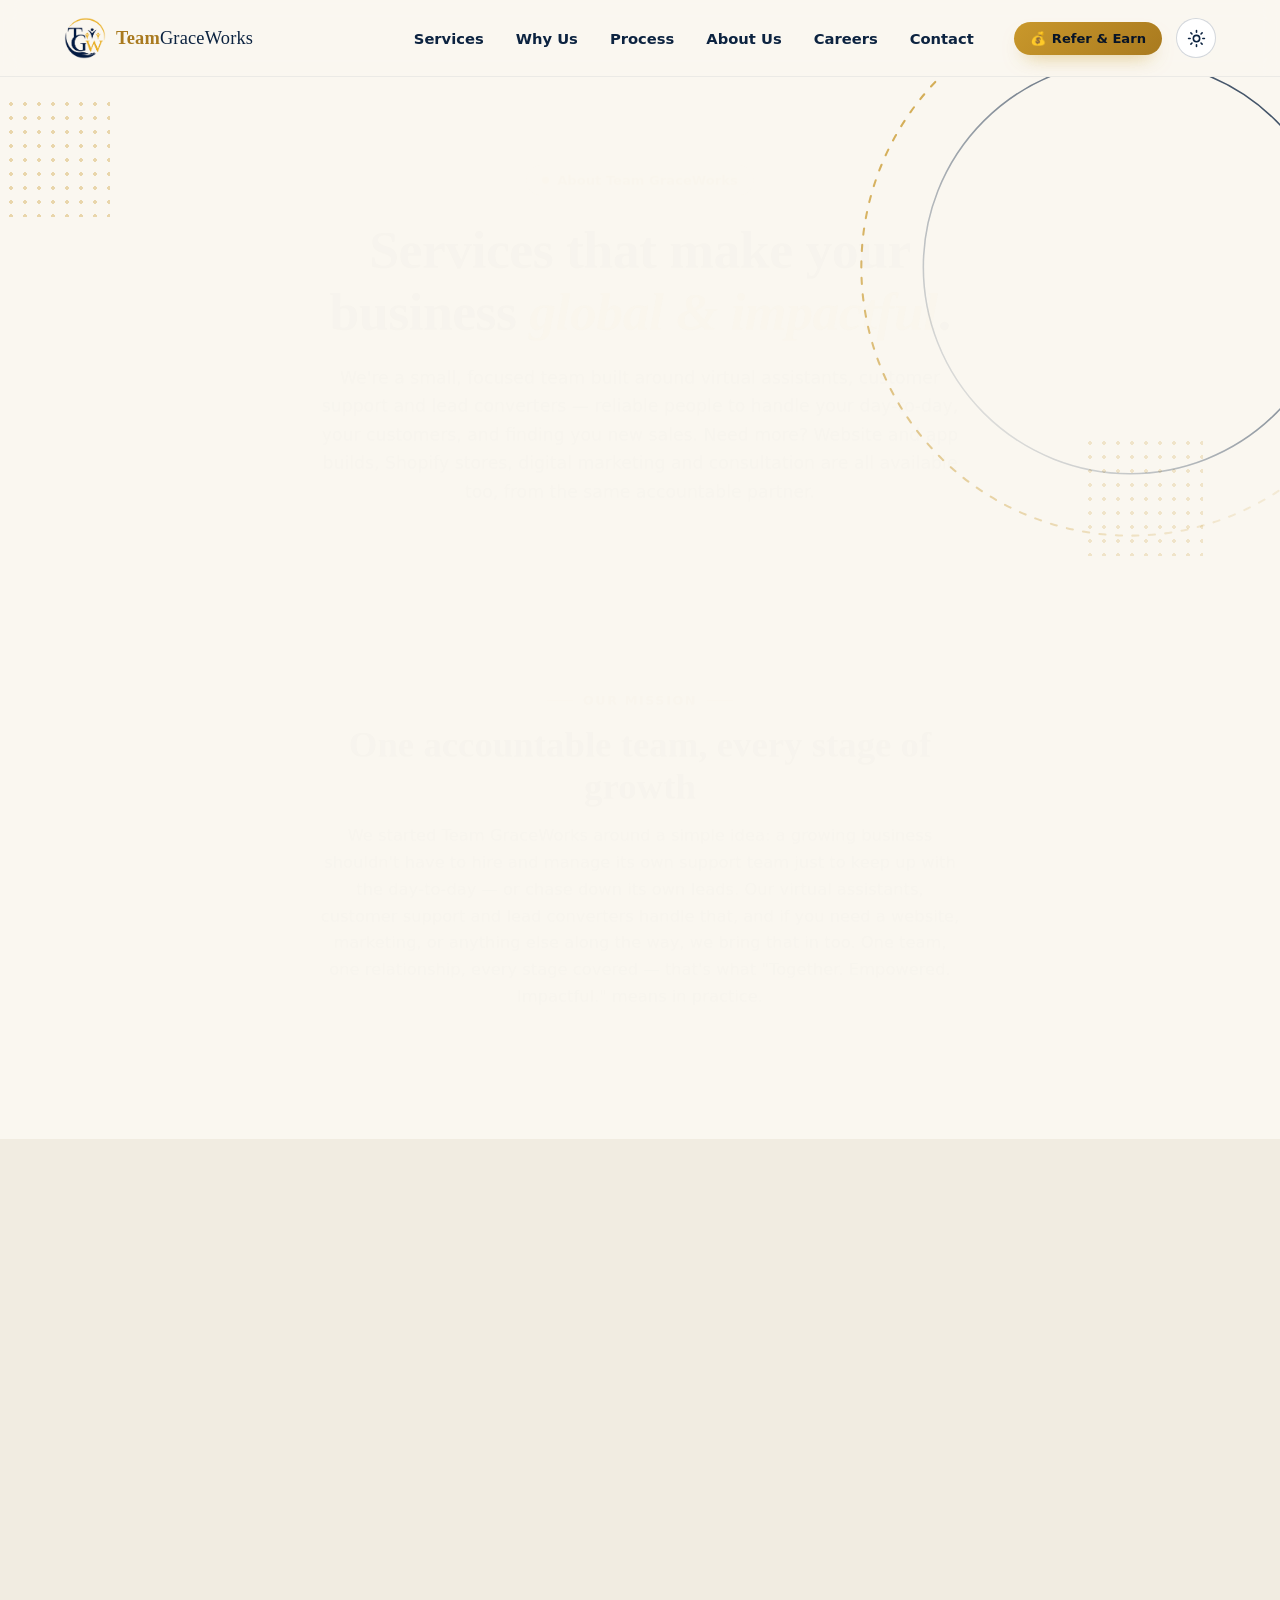
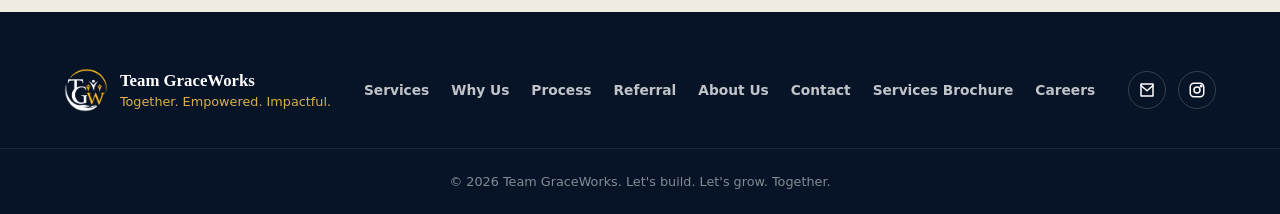
==== commit 171ab923: "Remove the scrolling announcement bar from every page Co-Authored-By: Claude Opus 5.5 <noreply@anthr" ====
--- a/about.html
+++ b/about.html
@@ -27,25 +27,9 @@
 <link rel="preconnect" href="https://fonts.gstatic.com" crossorigin>
 <link href="https://fonts.googleapis.com/css2?family=Manrope:wght@400;500;600;700;800&family=Fraunces:ital,opsz,wght@0,9..144,500;0,9..144,600;1,9..144,500&display=swap" rel="stylesheet">
 
-<link rel="stylesheet" href="styles.css?v=20261031b">
+<link rel="stylesheet" href="styles.css?v=20261110">
 </head>
 <body>
-
-<div class="topbar" id="topbar">
-  <div class="topbar__track">
-    <span class="topbar__item">💰&nbsp; Refer a friend and earn a commission — our Referral Program is live</span>
-    <span class="topbar__dot">•</span>
-    <span class="topbar__item">One stop for the growth of your business</span>
-    <span class="topbar__dot">•</span>
-    <span class="topbar__item">Together. Empowered. Impactful.</span>
-    <span class="topbar__dot">•</span>
-    <span class="topbar__item">💰&nbsp; Refer a friend and earn a commission — our Referral Program is live</span>
-    <span class="topbar__dot">•</span>
-    <span class="topbar__item">One stop for the growth of your business</span>
-    <span class="topbar__dot">•</span>
-    <span class="topbar__item">Together. Empowered. Impactful.</span>
-  </div>
-</div>
 
 <header class="site-header" id="siteHeader">
   <div class="wrap header__inner">
--- a/styles.css
+++ b/styles.css
@@ -94,32 +94,6 @@
 .reveal.is-visible{
   opacity:1;
   transform:translateY(0);
-}
-
-/* ---------- Top marquee bar ---------- */
-.topbar{
-  background:var(--navy-950);
-  color:var(--gold-100);
-  font-size:.78rem;
-  font-weight:600;
-  letter-spacing:.02em;
-  overflow:hidden;
-  white-space:nowrap;
-  padding:7px 0;
-}
-.topbar__track{
-  display:inline-flex;
-  gap:14px;
-  align-items:center;
-  animation:marquee 26s linear infinite;
-  padding-left:100%;
-}
-.topbar__dot{ color:var(--gold-500); }
-@keyframes marquee{
-  to{ transform:translateX(-100%); }
-}
-@media (prefers-reduced-motion: reduce){
-  .topbar__track{ animation:none; padding-left:0; }
 }
 
 /* ---------- Header ---------- */
@@ -1099,7 +1073,6 @@
   background:linear-gradient(90deg, #0b1f3a, #143560 50%, #0b1f3a);
   border-block:1px solid rgba(220,174,74,.2);
 }
-:root[data-theme="dark"] .topbar{ background:linear-gradient(90deg, #050d1b, #0b1f3a, #050d1b); }
 :root[data-theme="dark"] .footer{
   background:linear-gradient(180deg, #071427 0%, #050d1b 100%);
   border-top:1px solid rgba(220,174,74,.2);
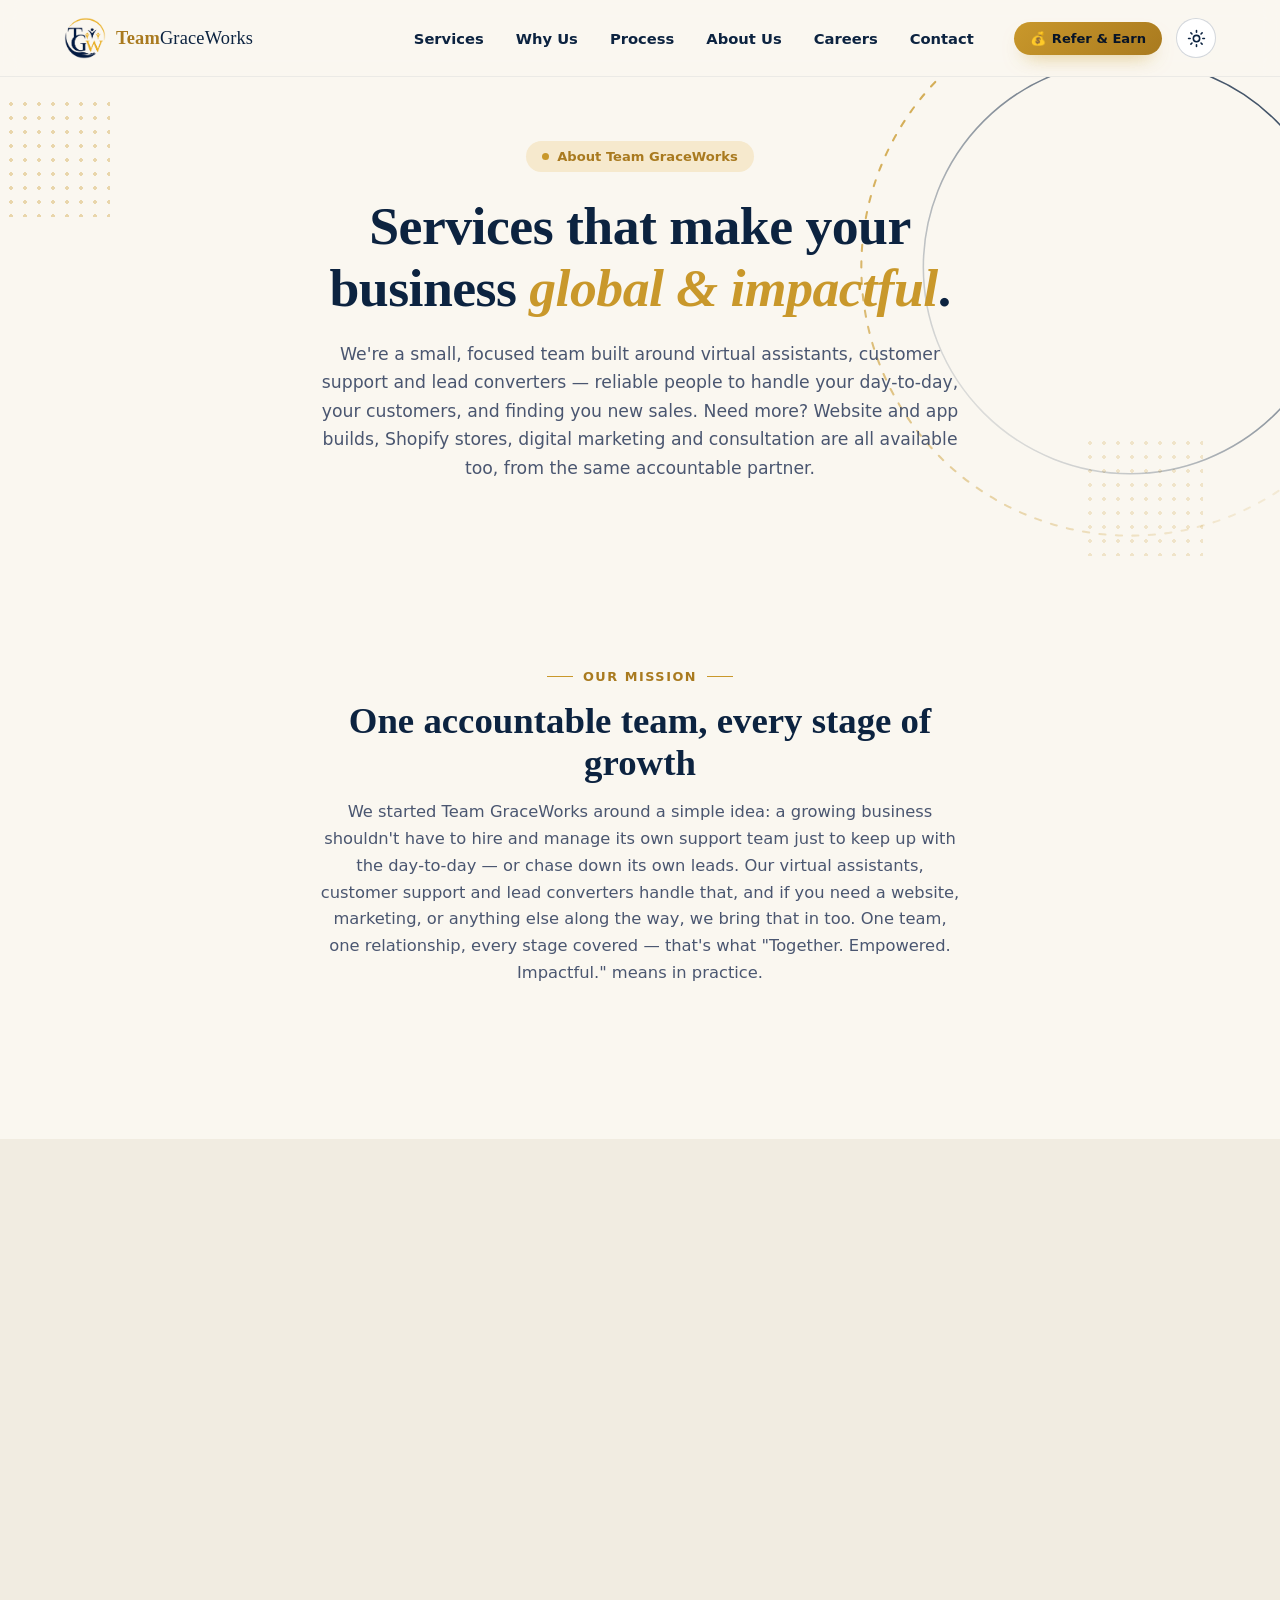
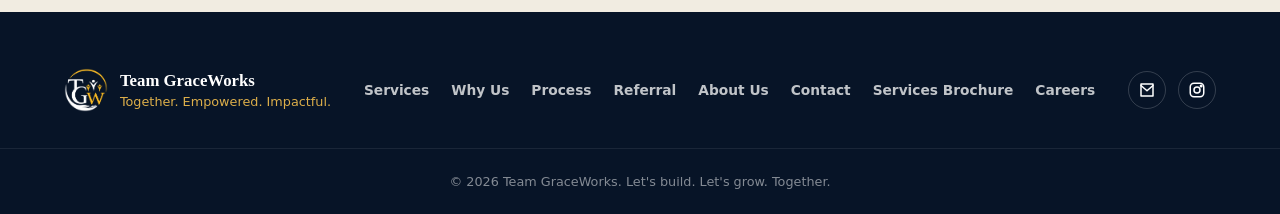
==== commit 596fb360: "Credit the THENEXTYOU review to founder Saloni Dhawal Co-Authored-By: Claude Opus 5.5 <noreply@anthr" ====
--- a/about.html
+++ b/about.html
@@ -27,7 +27,7 @@
 <link rel="preconnect" href="https://fonts.gstatic.com" crossorigin>
 <link href="https://fonts.googleapis.com/css2?family=Manrope:wght@400;500;600;700;800&family=Fraunces:ital,opsz,wght@0,9..144,500;0,9..144,600;1,9..144,500&display=swap" rel="stylesheet">
 
-<link rel="stylesheet" href="styles.css?v=20261110">
+<link rel="stylesheet" href="styles.css?v=20261110b">
 </head>
 <body>
 
--- a/styles.css
+++ b/styles.css
@@ -730,6 +730,7 @@
   transition:color .2s ease;
 }
 .review__who a:hover{ color:var(--gold-600); text-decoration:underline; }
+.review__role{ font-size:.92rem; color:var(--text-soft); }
 
 /* ---------- Process ---------- */
 .process{
